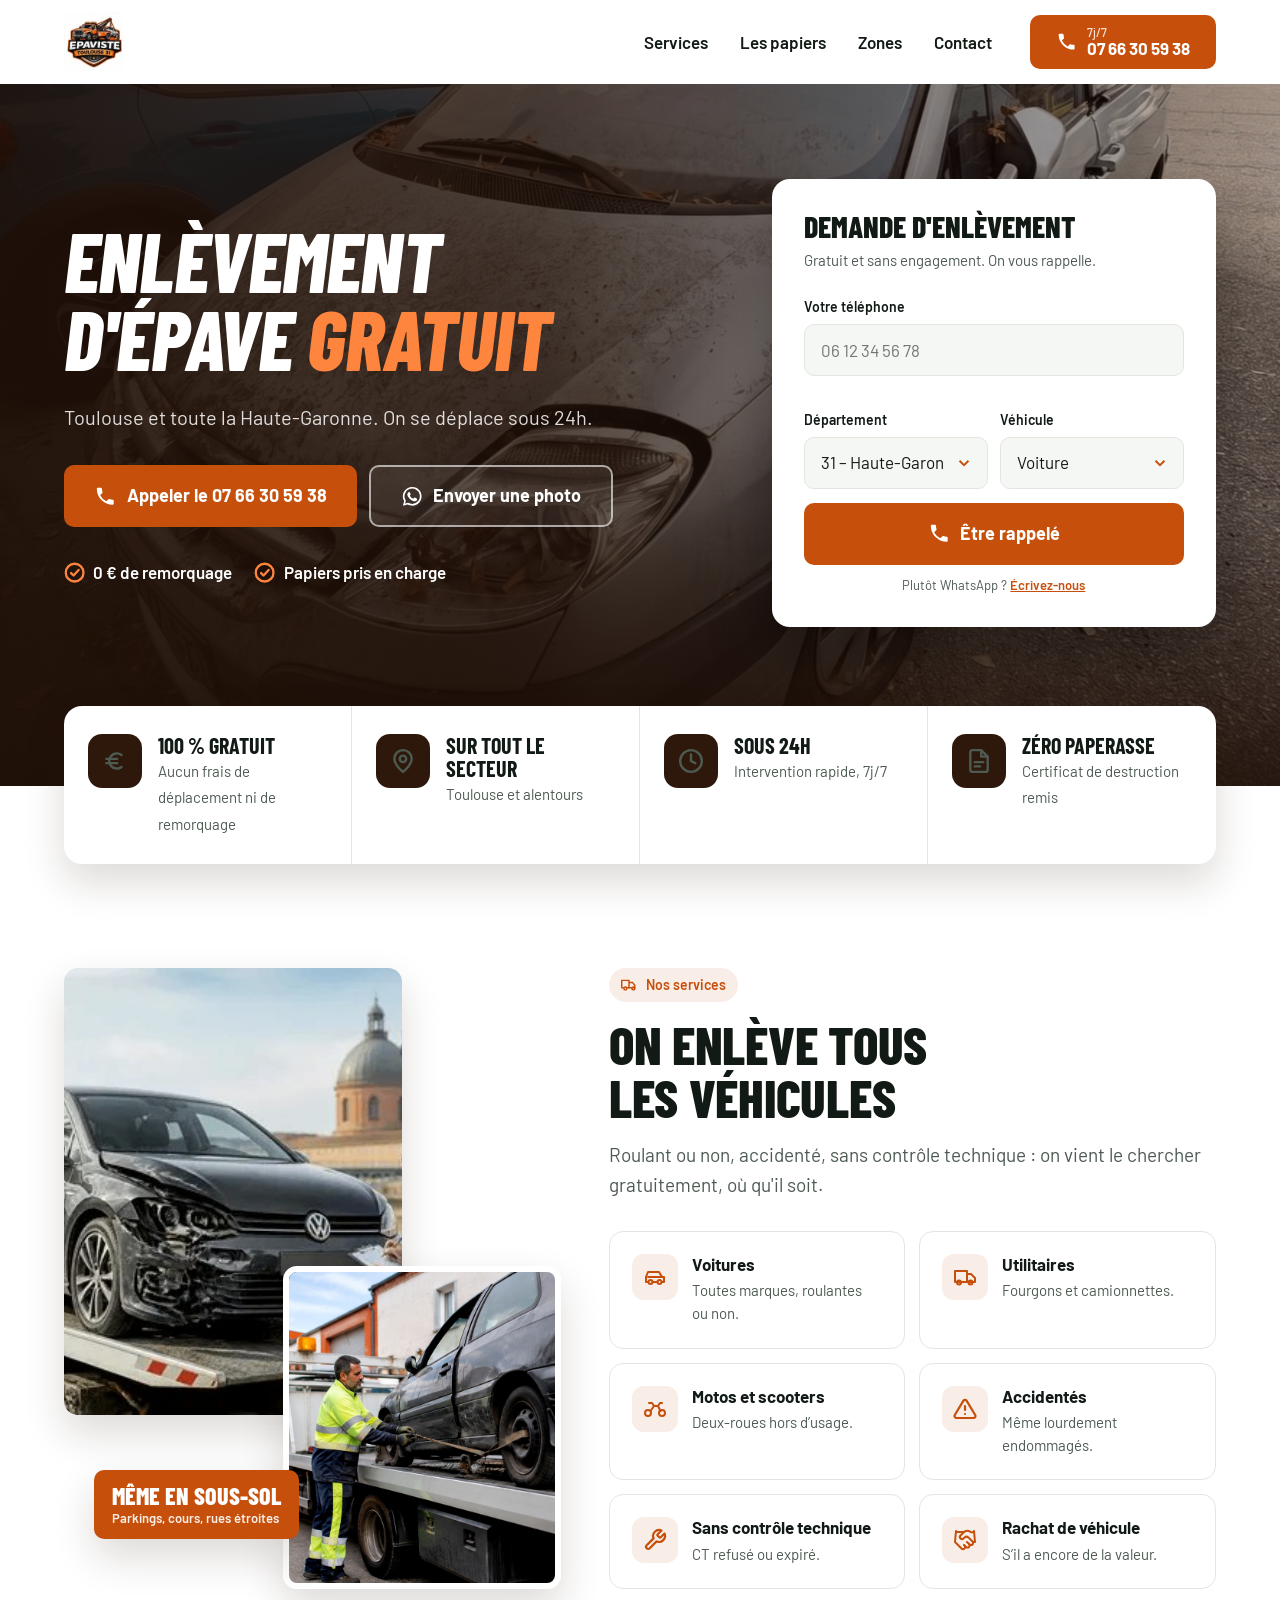
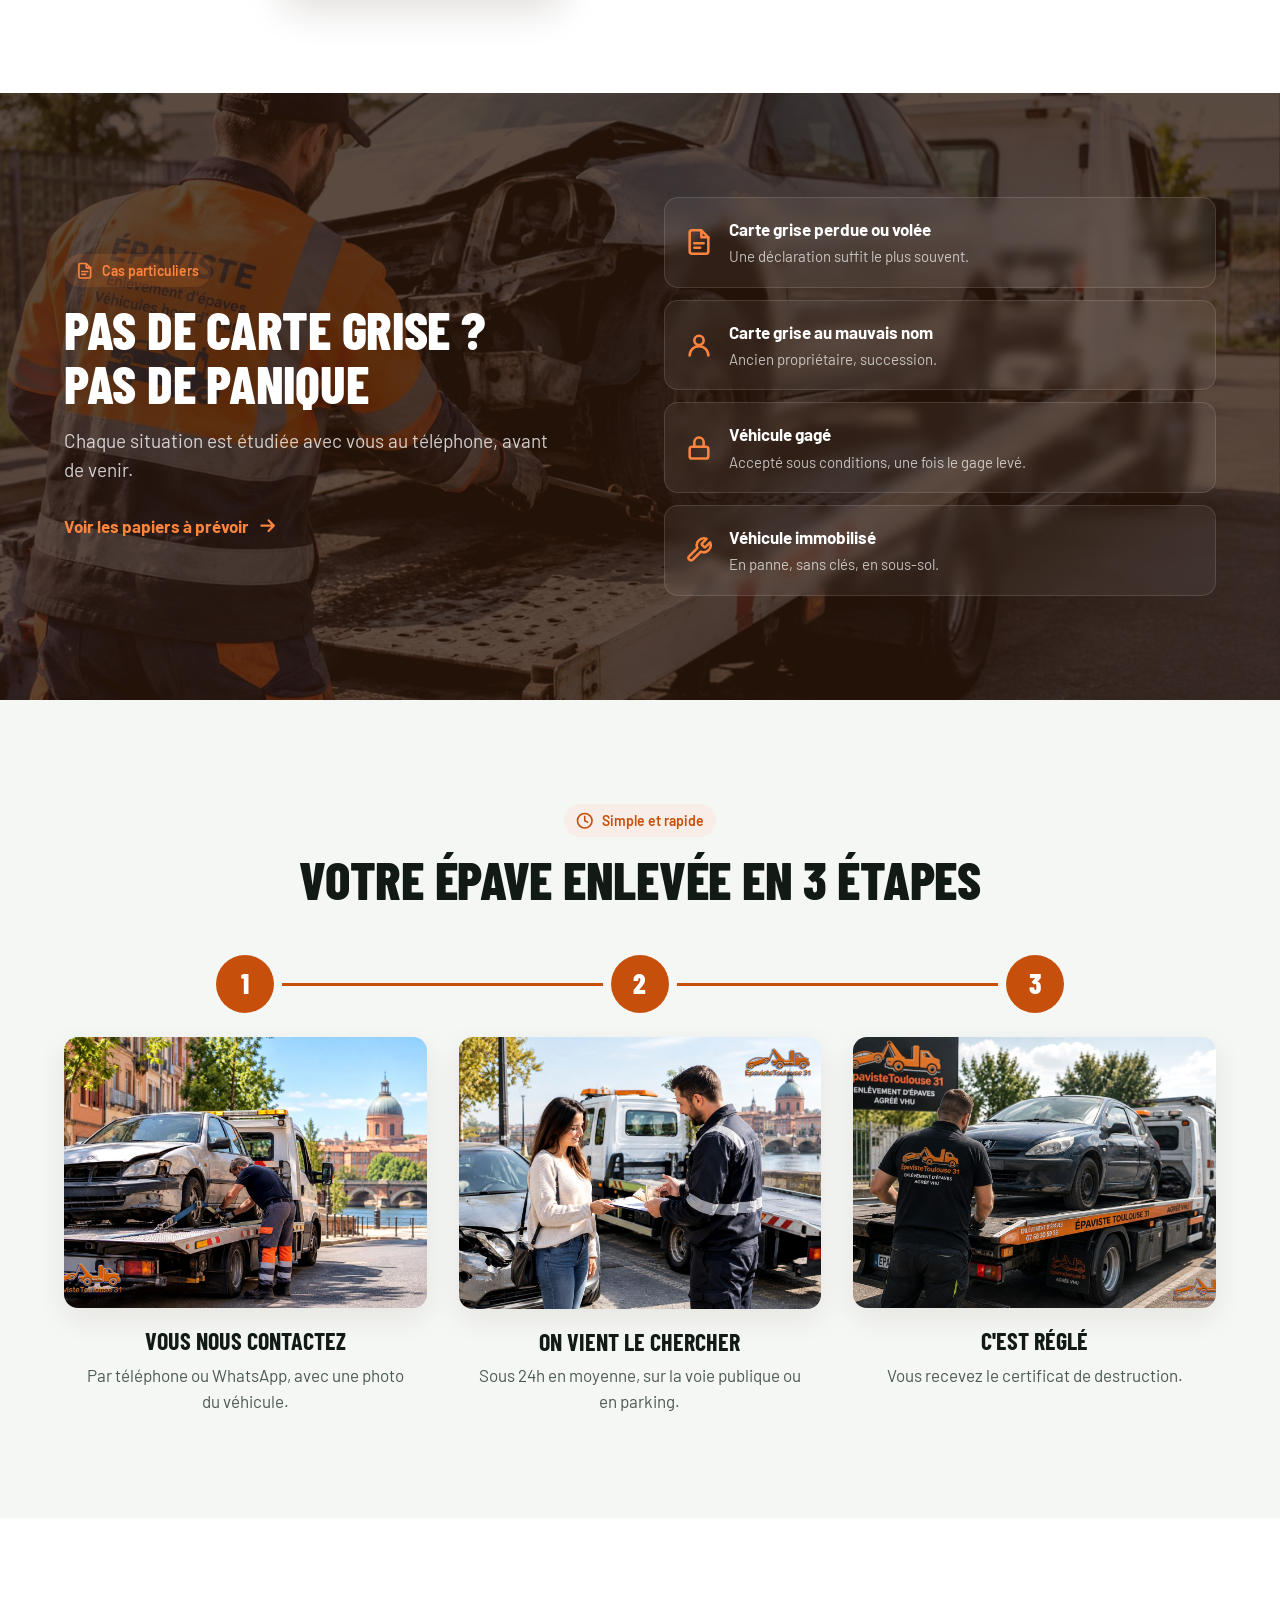
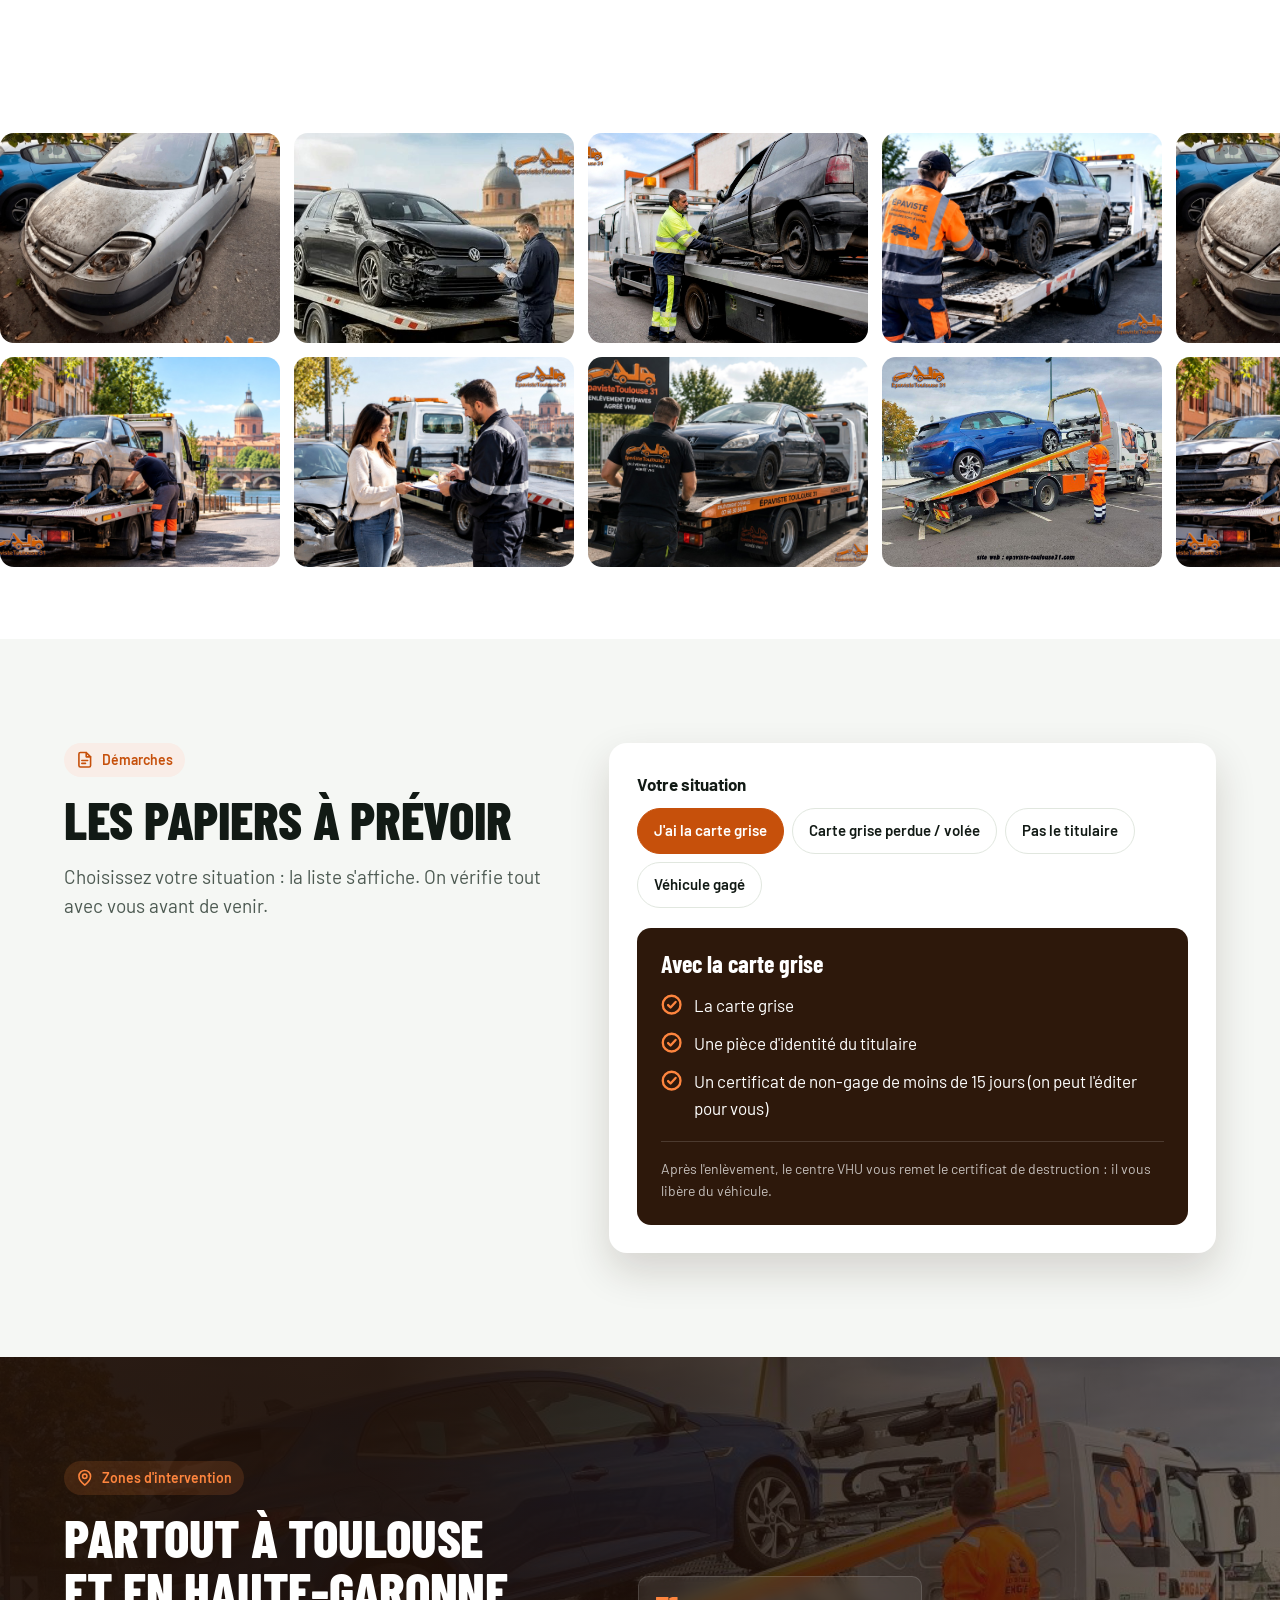
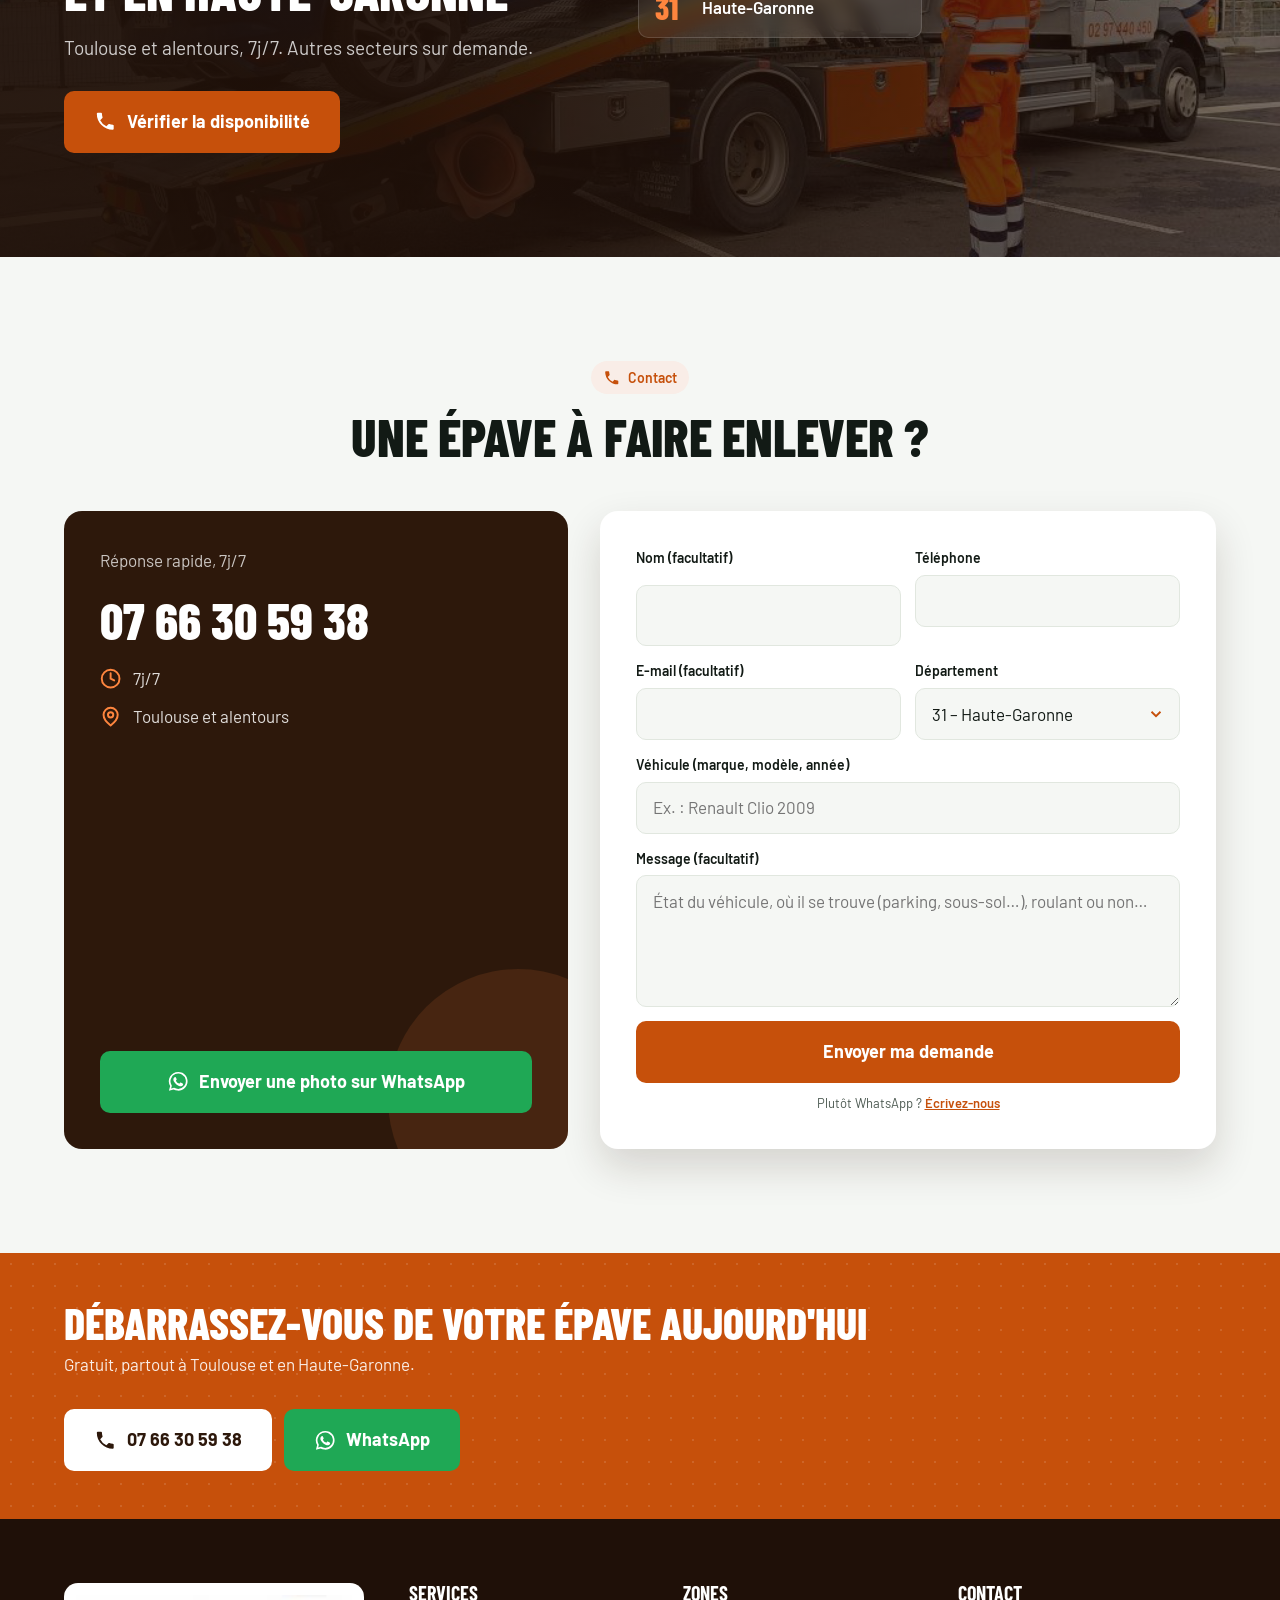
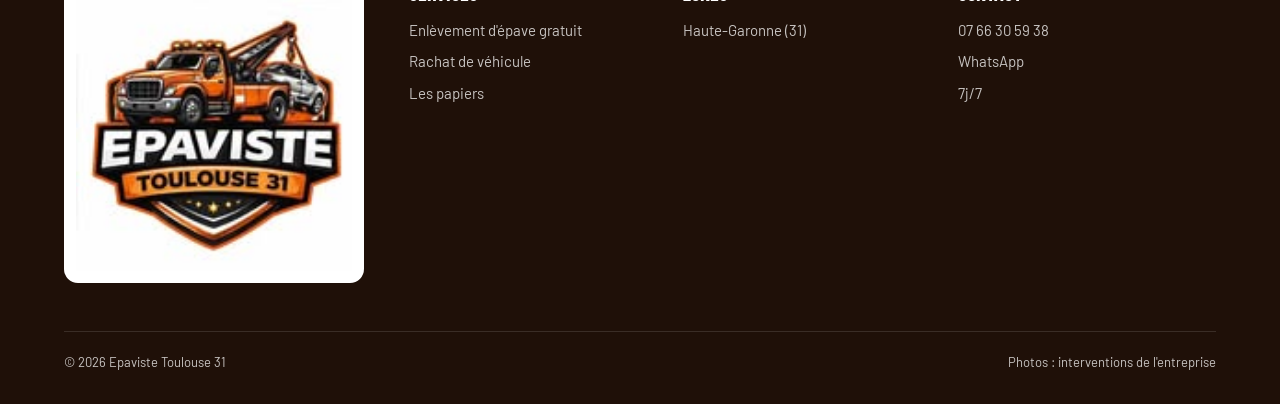
==== epaviste-toulouse-31/index.html @ dee0f4cf "Maquettes générées" ====
<!DOCTYPE html>
<html lang="fr">
<head>
  <meta charset="UTF-8">
  <meta name="viewport" content="width=device-width, initial-scale=1.0">
  <title>Enlèvement d&#x27;épave gratuit à Toulouse et en Haute-Garonne | Epaviste Toulouse 31</title>
  <meta name="description" content="Enlèvement d&#x27;épave gratuit à Toulouse et en Haute-Garonne, 7j/7. Tél. 07 66 30 59 38">
  <meta name="robots" content="noindex, nofollow">
  <meta property="og:title" content="Enlèvement d&#x27;épave gratuit à Toulouse et en Haute-Garonne | Epaviste Toulouse 31">
  <meta property="og:description" content="Enlèvement d&#x27;épave gratuit à Toulouse et en Haute-Garonne, 7j/7. Tél. 07 66 30 59 38">
  <meta property="og:image" content="img/photo-1.jpg">
  <meta name="theme-color" content="#2d180b">
  <link rel="icon" href="img/logo.jpg">
  <link rel="preconnect" href="https://fonts.googleapis.com">
  <link rel="preconnect" href="https://fonts.gstatic.com" crossorigin>
  <link href="https://fonts.googleapis.com/css2?family=Barlow+Condensed:ital,wght@0,700;0,800;1,800&family=Barlow:wght@400;500;600;700&display=swap" rel="stylesheet">
  <link rel="preload" as="image" href="img/photo-1.jpg">
  <link rel="stylesheet" href="theme.css">
</head>
<body>
  <a href="#contenu" class="skip-link">Aller au contenu</a>
  <svg width="0" height="0" style="position:absolute" aria-hidden="true">
  <symbol id="i-phone" viewBox="0 0 24 24" fill="currentColor"><path d="M6.6 10.8a15.1 15.1 0 0 0 6.6 6.6l2.2-2.2c.3-.3.7-.4 1-.2 1.1.4 2.3.6 3.6.6.6 0 1 .4 1 1V20c0 .6-.4 1-1 1A17 17 0 0 1 3 4c0-.6.4-1 1-1h3.5c.6 0 1 .4 1 1 0 1.3.2 2.5.6 3.6.1.3 0 .7-.2 1z"/></symbol>
  <symbol id="i-wa" viewBox="0 0 24 24" fill="currentColor"><path d="M12 2a10 10 0 0 0-8.6 15.1L2 22l5-1.3A10 10 0 1 0 12 2zm0 18.2c-1.5 0-3-.4-4.3-1.2l-.3-.2-3 .8.8-2.9-.2-.3A8.2 8.2 0 1 1 12 20.2zm4.5-6.1c-.2-.1-1.5-.7-1.7-.8-.2-.1-.4-.1-.6.1l-.8 1c-.1.2-.3.2-.5.1a6.7 6.7 0 0 1-3.3-2.9c-.3-.4.2-.4.7-1.4.1-.2 0-.3 0-.4l-.8-1.8c-.2-.5-.4-.4-.6-.4h-.5c-.2 0-.5.1-.7.3-.2.3-.9.9-.9 2.2s.9 2.5 1 2.7c.1.2 1.8 2.8 4.4 3.9 1.6.7 2.3.8 3.1.6.5-.1 1.5-.6 1.7-1.2.2-.6.2-1.1.2-1.2-.1-.1-.3-.2-.5-.3z"/></symbol>
  <symbol id="i-check" viewBox="0 0 24 24" fill="none" stroke="currentColor" stroke-width="2.6" stroke-linecap="round" stroke-linejoin="round"><circle cx="12" cy="12" r="10"/><path d="m8 12.5 2.8 2.8L16.5 9"/></symbol>
  <symbol id="i-star" viewBox="0 0 24 24" fill="currentColor"><path d="m12 2 3.1 6.3 6.9 1-5 4.9 1.2 6.8L12 17.8 5.8 21l1.2-6.8-5-4.9 6.9-1z"/></symbol>
  <symbol id="i-euro" viewBox="0 0 24 24" fill="none" stroke="currentColor" stroke-width="2.2" stroke-linecap="round" stroke-linejoin="round"><path d="M18 6.5A7 7 0 1 0 18 17.5"/><path d="M4 10h10M4 14h10"/></symbol>
  <symbol id="i-shield" viewBox="0 0 24 24" fill="none" stroke="currentColor" stroke-width="2.2" stroke-linecap="round" stroke-linejoin="round"><path d="M12 22s8-4 8-10V5l-8-3-8 3v7c0 6 8 10 8 10z"/><path d="m9 12 2 2 4-4"/></symbol>
  <symbol id="i-clock" viewBox="0 0 24 24" fill="none" stroke="currentColor" stroke-width="2.2" stroke-linecap="round"><circle cx="12" cy="12" r="10"/><path d="M12 6v6l4 2"/></symbol>
  <symbol id="i-hand" viewBox="0 0 24 24" fill="none" stroke="currentColor" stroke-width="2" stroke-linecap="round" stroke-linejoin="round"><path d="m11 17 2 2a1 1 0 1 0 3-3"/><path d="m14 14 2.5 2.5a1 1 0 1 0 3-3l-3.9-3.9a3 3 0 0 0-4.2 0l-.9.9a1 1 0 1 1-3-3l2.8-2.8a5.8 5.8 0 0 1 7.1-.9l.5.3a2 2 0 0 0 1.4.2L21 4"/><path d="m21 3 1 11h-2M3 3 2 14l6.5 6.5a1 1 0 1 0 3-3M3 4h8"/></symbol>
  <symbol id="i-car" viewBox="0 0 24 24" fill="none" stroke="currentColor" stroke-width="2" stroke-linecap="round" stroke-linejoin="round"><path d="M5 17H3v-5l2-5h11l3 5h2v5h-2"/><circle cx="7.5" cy="17" r="2"/><circle cx="16.5" cy="17" r="2"/><path d="M9.5 17h5M5 12h14"/></symbol>
  <symbol id="i-van" viewBox="0 0 24 24" fill="none" stroke="currentColor" stroke-width="2" stroke-linecap="round" stroke-linejoin="round"><path d="M2 6h12v11H2zM14 9h4l4 4v4h-8"/><circle cx="6" cy="17.5" r="2"/><circle cx="17.5" cy="17.5" r="2"/></symbol>
  <symbol id="i-moto" viewBox="0 0 24 24" fill="none" stroke="currentColor" stroke-width="2" stroke-linecap="round" stroke-linejoin="round"><circle cx="5" cy="16" r="3"/><circle cx="19" cy="16" r="3"/><path d="M7.5 14 11 9h4l2.5 5M11 9 9 6H6M15 9l2-3h2"/></symbol>
  <symbol id="i-crash" viewBox="0 0 24 24" fill="none" stroke="currentColor" stroke-width="2.2" stroke-linecap="round" stroke-linejoin="round"><path d="M10.3 3.9 1.8 18a2 2 0 0 0 1.7 3h17a2 2 0 0 0 1.7-3L13.7 3.9a2 2 0 0 0-3.4 0zM12 9v4M12 17h.01"/></symbol>
  <symbol id="i-wrench" viewBox="0 0 24 24" fill="none" stroke="currentColor" stroke-width="2.2" stroke-linecap="round" stroke-linejoin="round"><path d="M14.7 6.3a1 1 0 0 0 0 1.4l1.6 1.6a1 1 0 0 0 1.4 0l3.8-3.8a6 6 0 0 1-7.9 7.9l-6.9 6.9a2.1 2.1 0 0 1-3-3l6.9-6.9a6 6 0 0 1 7.9-7.9z"/></symbol>
  <symbol id="i-doc" viewBox="0 0 24 24" fill="none" stroke="currentColor" stroke-width="2.2" stroke-linecap="round" stroke-linejoin="round"><path d="M14 2H6a2 2 0 0 0-2 2v16a2 2 0 0 0 2 2h12a2 2 0 0 0 2-2V8z"/><path d="M14 2v6h6M8 13h8M8 17h5"/></symbol>
  <symbol id="i-lock" viewBox="0 0 24 24" fill="none" stroke="currentColor" stroke-width="2.2" stroke-linecap="round"><rect x="4" y="11" width="16" height="10" rx="2"/><path d="M8 11V7a4 4 0 0 1 8 0v4"/></symbol>
  <symbol id="i-user" viewBox="0 0 24 24" fill="none" stroke="currentColor" stroke-width="2.2" stroke-linecap="round"><circle cx="12" cy="8" r="4"/><path d="M4 21a8 8 0 0 1 16 0"/></symbol>
  <symbol id="i-pin" viewBox="0 0 24 24" fill="none" stroke="currentColor" stroke-width="2.2" stroke-linecap="round" stroke-linejoin="round"><path d="M20 10c0 6-8 12-8 12S4 16 4 10a8 8 0 0 1 16 0z"/><circle cx="12" cy="10" r="3"/></symbol>
  <symbol id="i-mail" viewBox="0 0 24 24" fill="none" stroke="currentColor" stroke-width="2.2" stroke-linecap="round" stroke-linejoin="round"><rect x="2" y="4" width="20" height="16" rx="2"/><path d="m22 7-10 6L2 7"/></symbol>
  <symbol id="i-recycle" viewBox="0 0 24 24" fill="none" stroke="currentColor" stroke-width="2.2" stroke-linecap="round" stroke-linejoin="round"><path d="M7 19H4.8a1.8 1.8 0 0 1-1.6-2.7L7.2 9.5M11 19h8.2a1.8 1.8 0 0 0 1.6-2.7l-1.2-2M14 16l-3 3 3 3M8.3 13.6 7.2 9.5 3.1 10.6M9.3 5.6l1.1-1.8a1.8 1.8 0 0 1 3 0l3.9 6.7M13.4 9.9l4.1 1.1 1.1-4.1"/></symbol>
  <symbol id="i-drop" viewBox="0 0 24 24" fill="none" stroke="currentColor" stroke-width="2.2" stroke-linecap="round" stroke-linejoin="round"><path d="M12 2.7 6.3 8.4a8 8 0 1 0 11.4 0z"/></symbol>
  <symbol id="i-truck" viewBox="0 0 24 24" fill="none" stroke="currentColor" stroke-width="2" stroke-linecap="round" stroke-linejoin="round"><path d="M1 16V6h10v10M11 9h5l3 4v3h-2M1 16h2m6 0h6"/><circle cx="6" cy="17" r="2"/><circle cx="17" cy="17" r="2"/></symbol>
  <symbol id="i-building" viewBox="0 0 24 24" fill="none" stroke="currentColor" stroke-width="2.2" stroke-linecap="round"><rect x="4" y="2" width="16" height="20" rx="2"/><path d="M9 22v-4h6v4M8 6h.01M12 6h.01M16 6h.01M8 10h.01M12 10h.01M16 10h.01M8 14h.01M12 14h.01M16 14h.01"/></symbol>
  <symbol id="i-parking" viewBox="0 0 24 24" fill="none" stroke="currentColor" stroke-width="2.2" stroke-linecap="round"><rect x="3" y="3" width="18" height="18" rx="3"/><path d="M9 17V7h4a3 3 0 0 1 0 6H9"/></symbol>
  <symbol id="i-moon" viewBox="0 0 24 24" fill="none" stroke="currentColor" stroke-width="2.2" stroke-linecap="round" stroke-linejoin="round"><path d="M12 3a6 6 0 0 0 9 9 9 9 0 1 1-9-9z"/></symbol>
  <symbol id="i-arrow" viewBox="0 0 24 24" fill="none" stroke="currentColor" stroke-width="2.4" stroke-linecap="round" stroke-linejoin="round"><path d="M5 12h14M13 6l6 6-6 6"/></symbol>
</svg>


  <!-- ===== BARRE COLLANTE ===== -->
  <header class="navbar_component">
    <div class="padding-global"><div class="container-large navbar_inner">
      <a href="#contenu" class="navbar_logo" aria-label="Epaviste Toulouse 31, accueil"><img src="img/logo.jpg" alt="Logo Epaviste Toulouse 31" style="height:60px;width:auto"></a>
      <nav class="navbar_menu" aria-label="Navigation principale">
        <a href="#services" class="navbar_link">Services</a>
        <a href="#papiers" class="navbar_link">Les papiers</a>
        <a href="#zones" class="navbar_link">Zones</a>
        <a href="#contact" class="navbar_link">Contact</a>
      </nav>
      <a href="tel:+33766305938" class="button navbar_phone"><svg class="icon" aria-hidden="true"><use href="#i-phone"/></svg><span><small>7j/7</small>07 66 30 59 38</span></a>
      <button class="navbar_toggle" type="button" aria-expanded="false" aria-label="Ouvrir le menu"><span></span><span></span><span></span></button>
    </div></div>
  </header>

  <main id="contenu">

    <!-- ===== HERO VIDÉO ===== -->
    <section class="section_hero">
      <div class="hero_media">
        <img src="img/photo-1.jpg" alt="" fetchpriority="high">
      </div>
      <div class="padding-global"><div class="container-large hero_inner">
        <div class="hero_animate">
          
          <h1 class="heading-style-h1 hero_title"><span class="line">Enlèvement</span><span class="line">d'épave <span class="text-highlight">gratuit</span></span></h1>
          <p class="hero_subtitle">Toulouse et toute la Haute-Garonne. On se déplace sous 24h.</p>
          <div class="hero_buttons">
            <a href="tel:+33766305938" class="button is-large is-shine"><svg class="icon" aria-hidden="true"><use href="#i-phone"/></svg>Appeler le 07 66 30 59 38</a>
            <a href="https://wa.me/33766305938" target="_blank" rel="noopener" class="button is-outline is-large is-half"><svg class="icon" aria-hidden="true"><use href="#i-wa"/></svg><span class="hide-mobile">Envoyer une photo</span><span class="show-mobile">WhatsApp</span></a>
            <a href="#demande" class="button is-outline is-large is-half show-tablet" data-goto-form><svg class="icon" aria-hidden="true"><use href="#i-mail"/></svg>Être rappelé</a>
          </div>
          
          <ul class="hero_checks"><li><svg class="icon" aria-hidden="true"><use href="#i-check"/></svg>0 € de remorquage</li><li><svg class="icon" aria-hidden="true"><use href="#i-check"/></svg>Papiers pris en charge</li></ul>
        </div>

        <form class="quote_card hero_card_in" id="demande" data-mail-form novalidate>
          <p class="quote_title">Demande d'enlèvement</p>
          <p class="quote_sub">Gratuit et sans engagement. On vous rappelle.</p>
          <div class="form_field"><label for="q-tel">Votre téléphone</label><input class="form_input" id="q-tel" name="tel" type="tel" inputmode="tel" autocomplete="tel" placeholder="06 12 34 56 78" required data-label="Téléphone"><span class="form_error" data-error-for="tel"></span></div>
          <div class="form_row">
            <div class="form_field"><label for="q-dep">Département</label><select class="form_input" id="q-dep" name="dep" data-label="Département"><option>31 – Haute-Garonne</option><option>Autre département</option></select></div>
            <div class="form_field"><label for="q-veh">Véhicule</label><select class="form_input" id="q-veh" name="vehicule" data-label="Type de véhicule"><option>Voiture</option><option>Utilitaire</option><option>Moto ou scooter</option></select></div>
          </div>
          <input type="text" name="_honey" class="form_honey" tabindex="-1" autocomplete="off" aria-hidden="true">
          <button type="submit" class="button is-full is-large"><svg class="icon" aria-hidden="true"><use href="#i-phone"/></svg>Être rappelé</button>
          <p class="form_note" data-form-status>Plutôt WhatsApp&nbsp;? <a href="https://wa.me/33766305938" target="_blank" rel="noopener">Écrivez-nous</a></p>
        </form>
      </div></div>
    </section>

    <!-- ===== AVANTAGES ===== -->
    <section class="section_perks">
      <div class="padding-global"><div class="container-large">
        <div class="perks_list" data-reveal-group>
          <div class="perks_item" data-reveal><span class="perks_icon"><svg class="" aria-hidden="true"><use href="#i-euro"/></svg></span><div><strong>100 % gratuit</strong><span>Aucun frais de déplacement ni de remorquage</span></div></div>
          <div class="perks_item" data-reveal><span class="perks_icon"><svg class="" aria-hidden="true"><use href="#i-pin"/></svg></span><div><strong>Sur tout le secteur</strong><span>Toulouse et alentours</span></div></div>
          <div class="perks_item" data-reveal><span class="perks_icon"><svg class="" aria-hidden="true"><use href="#i-clock"/></svg></span><div><strong>Sous 24h</strong><span>Intervention rapide, 7j/7</span></div></div>
          <div class="perks_item" data-reveal><span class="perks_icon"><svg class="" aria-hidden="true"><use href="#i-doc"/></svg></span><div><strong>Zéro paperasse</strong><span>Certificat de destruction remis</span></div></div>
        </div>
      </div></div>
    </section>

    <!-- ===== SERVICES ===== -->
    <section class="section_services" id="services">
      <div class="padding-global"><div class="container-large padding-section-large">
        <div class="services_layout">
          <div class="services_photos" data-reveal="left">
            <div class="services_photo is-a"><img src="img/photo-2.jpg" alt="Enlèvement d'épave par Epaviste Toulouse 31" loading="lazy" width="1200" height="1600"></div>
            <div class="services_photo is-b"><img src="img/photo-3.jpg" alt="Véhicule chargé sur le plateau" loading="lazy" width="1200" height="1600"></div>
            <div class="services_badge">Même en sous-sol<small>Parkings, cours, rues étroites</small></div>
          </div>
          <div data-reveal-group>
            <div class="section-head" style="margin-bottom:2rem">
              <span class="section-tag" data-reveal><svg class="icon" aria-hidden="true"><use href="#i-truck"/></svg>Nos services</span>
              <h2 class="heading-style-h2" data-reveal>On enlève tous les véhicules</h2>
              <p class="text-lead" data-reveal>Roulant ou non, accidenté, sans contrôle technique : on vient le chercher gratuitement, où qu'il soit.</p>
            </div>
            <div class="services_grid"><div class="service_card" data-reveal><span class="service_icon"><svg class="" aria-hidden="true"><use href="#i-car"/></svg></span><div><h3>Voitures</h3><p>Toutes marques, roulantes ou non.</p></div></div><div class="service_card" data-reveal><span class="service_icon"><svg class="" aria-hidden="true"><use href="#i-van"/></svg></span><div><h3>Utilitaires</h3><p>Fourgons et camionnettes.</p></div></div><div class="service_card" data-reveal><span class="service_icon"><svg class="" aria-hidden="true"><use href="#i-moto"/></svg></span><div><h3>Motos et scooters</h3><p>Deux-roues hors d’usage.</p></div></div><div class="service_card" data-reveal><span class="service_icon"><svg class="" aria-hidden="true"><use href="#i-crash"/></svg></span><div><h3>Accidentés</h3><p>Même lourdement endommagés.</p></div></div><div class="service_card" data-reveal><span class="service_icon"><svg class="" aria-hidden="true"><use href="#i-wrench"/></svg></span><div><h3>Sans contrôle technique</h3><p>CT refusé ou expiré.</p></div></div><div class="service_card" data-reveal><span class="service_icon"><svg class="" aria-hidden="true"><use href="#i-hand"/></svg></span><div><h3>Rachat de véhicule</h3><p>S’il a encore de la valeur.</p></div></div></div>
          </div>
        </div>
      </div></div>
    </section>

    <!-- ===== CAS PARTICULIERS ===== -->
    <section class="section_special background-color-dark">
      <div class="special_bg"><img src="img/photo-4.jpg" alt="" loading="lazy"></div>
      <div class="padding-global"><div class="container-large padding-section-large">
        <div class="special_layout">
          <div data-reveal-group>
            <span class="section-tag" data-reveal><svg class="icon" aria-hidden="true"><use href="#i-doc"/></svg>Cas particuliers</span>
            <h2 class="heading-style-h2" data-reveal>Pas de carte grise&nbsp;? Pas de panique</h2>
            <p class="text-lead" data-reveal>Chaque situation est étudiée avec vous au téléphone, avant de venir.</p>
            <p style="margin-top:1.75rem" data-reveal><a href="#papiers" class="link-arrow">Voir les papiers à prévoir <svg class="icon" aria-hidden="true"><use href="#i-arrow"/></svg></a></p>
          </div>
          <div class="special_list" data-reveal-group>
            <div class="special_item" data-reveal="right"><svg class="icon" aria-hidden="true"><use href="#i-doc"/></svg><div><strong>Carte grise perdue ou volée</strong><span>Une déclaration suffit le plus souvent.</span></div></div>
            <div class="special_item" data-reveal="right"><svg class="icon" aria-hidden="true"><use href="#i-user"/></svg><div><strong>Carte grise au mauvais nom</strong><span>Ancien propriétaire, succession.</span></div></div>
            <div class="special_item" data-reveal="right"><svg class="icon" aria-hidden="true"><use href="#i-lock"/></svg><div><strong>Véhicule gagé</strong><span>Accepté sous conditions, une fois le gage levé.</span></div></div>
            <div class="special_item" data-reveal="right"><svg class="icon" aria-hidden="true"><use href="#i-wrench"/></svg><div><strong>Véhicule immobilisé</strong><span>En panne, sans clés, en sous-sol.</span></div></div>
          </div>
        </div>
      </div></div>
    </section>

    <!-- ===== ÉTAPES ===== -->
    <section class="section_steps background-color-light">
      <div class="padding-global"><div class="container-large padding-section-large">
        <div class="section-head is-center" data-reveal-group>
          <span class="section-tag" data-reveal><svg class="icon" aria-hidden="true"><use href="#i-clock"/></svg>Simple et rapide</span>
          <h2 class="heading-style-h2" data-reveal>Votre épave enlevée en 3 étapes</h2>
        </div>
        <div class="steps_grid" data-reveal-group>
          <div class="steps_line"></div>
          <div class="step_card" data-reveal><div class="step_number">1</div><div class="step_image"><img src="img/photo-5.jpg" alt="Photo du véhicule" loading="lazy" width="1000" height="753"></div><h3 class="heading-style-h3">Vous nous contactez</h3><p>Par téléphone ou WhatsApp, avec une photo du véhicule.</p></div>
          <div class="step_card" data-reveal><div class="step_number">2</div><div class="step_image"><img src="img/photo-6.jpg" alt="Dépanneuse chargée d'un véhicule" loading="lazy" width="1200" height="900"></div><h3 class="heading-style-h3">On vient le chercher</h3><p>Sous 24h en moyenne, sur la voie publique ou en parking.</p></div>
          <div class="step_card" data-reveal><div class="step_number">3</div><div class="step_image"><img src="img/photo-7.jpg" alt="Véhicule enlevé" loading="lazy" width="1000" height="753"></div><h3 class="heading-style-h3">C'est réglé</h3><p>Vous recevez le certificat de destruction.</p></div>
        </div>
      </div></div>
    </section>

    <!-- ===== GALERIE ===== -->
    <section class="section_gallery">
      <div class="padding-global"><div class="container-large padding-section-medium" style="padding-bottom:2.5rem">
        <div class="section-head" data-reveal-group style="margin-bottom:0">
          <span class="section-tag" data-reveal><svg class="icon" aria-hidden="true"><use href="#i-truck"/></svg>Nos interventions</span>
          <h2 class="heading-style-h2" data-reveal>Nos derniers enlèvements</h2>
        </div>
      </div></div>
      <div class="gallery_rows" style="padding-bottom:4.5rem">
        <div class="gallery_marquee" data-marquee><div class="gallery_item"><img src="img/photo-1.jpg" alt="Enlèvement d&#x27;épave par Epaviste Toulouse 31" loading="lazy" width="900" height="1200"></div><div class="gallery_item"><img src="img/photo-2.jpg" alt="Enlèvement d&#x27;épave par Epaviste Toulouse 31" loading="lazy" width="900" height="1200"></div><div class="gallery_item"><img src="img/photo-3.jpg" alt="Enlèvement d&#x27;épave par Epaviste Toulouse 31" loading="lazy" width="900" height="1200"></div><div class="gallery_item"><img src="img/photo-4.jpg" alt="Enlèvement d&#x27;épave par Epaviste Toulouse 31" loading="lazy" width="900" height="1200"></div><div class="gallery_item"><img src="img/photo-1.jpg" alt="Enlèvement d&#x27;épave par Epaviste Toulouse 31" loading="lazy" width="900" height="1200"></div><div class="gallery_item"><img src="img/photo-2.jpg" alt="Enlèvement d&#x27;épave par Epaviste Toulouse 31" loading="lazy" width="900" height="1200"></div><div class="gallery_item"><img src="img/photo-3.jpg" alt="Enlèvement d&#x27;épave par Epaviste Toulouse 31" loading="lazy" width="900" height="1200"></div><div class="gallery_item"><img src="img/photo-4.jpg" alt="Enlèvement d&#x27;épave par Epaviste Toulouse 31" loading="lazy" width="900" height="1200"></div></div>
        <div class="gallery_marquee is-reverse" data-marquee><div class="gallery_item"><img src="img/photo-5.jpg" alt="Enlèvement d&#x27;épave par Epaviste Toulouse 31" loading="lazy" width="900" height="1200"></div><div class="gallery_item"><img src="img/photo-6.jpg" alt="Enlèvement d&#x27;épave par Epaviste Toulouse 31" loading="lazy" width="900" height="1200"></div><div class="gallery_item"><img src="img/photo-7.jpg" alt="Enlèvement d&#x27;épave par Epaviste Toulouse 31" loading="lazy" width="900" height="1200"></div><div class="gallery_item"><img src="img/photo-8.jpg" alt="Enlèvement d&#x27;épave par Epaviste Toulouse 31" loading="lazy" width="900" height="1200"></div><div class="gallery_item"><img src="img/photo-5.jpg" alt="Enlèvement d&#x27;épave par Epaviste Toulouse 31" loading="lazy" width="900" height="1200"></div><div class="gallery_item"><img src="img/photo-6.jpg" alt="Enlèvement d&#x27;épave par Epaviste Toulouse 31" loading="lazy" width="900" height="1200"></div><div class="gallery_item"><img src="img/photo-7.jpg" alt="Enlèvement d&#x27;épave par Epaviste Toulouse 31" loading="lazy" width="900" height="1200"></div><div class="gallery_item"><img src="img/photo-8.jpg" alt="Enlèvement d&#x27;épave par Epaviste Toulouse 31" loading="lazy" width="900" height="1200"></div></div>
      </div>
    </section>

    <!-- ===== VOS PAPIERS ===== -->
    <section class="section_papers background-color-light" id="papiers">
      <div class="padding-global"><div class="container-large padding-section-large">
        <div class="papers_layout">
          <div data-reveal-group>
            <span class="section-tag" data-reveal><svg class="icon" aria-hidden="true"><use href="#i-doc"/></svg>Démarches</span>
            <h2 class="heading-style-h2" data-reveal>Les papiers à prévoir</h2>
            <p class="text-lead" data-reveal>Choisissez votre situation : la liste s'affiche. On vérifie tout avec vous avant de venir.</p>
          </div>
          <form class="papers_tool" data-papers onsubmit="return false" data-reveal="right">
            <fieldset class="papers_choices">
              <legend>Votre situation</legend>
              <label class="papers_choice"><input type="radio" name="situation" value="cg" checked><span>J'ai la carte grise</span></label>
              <label class="papers_choice"><input type="radio" name="situation" value="perdue"><span>Carte grise perdue / volée</span></label>
              <label class="papers_choice"><input type="radio" name="situation" value="tiers"><span>Pas le titulaire</span></label>
              <label class="papers_choice"><input type="radio" name="situation" value="gage"><span>Véhicule gagé</span></label>
            </fieldset>
            <div class="papers_result" aria-live="polite">
              <div class="papers_panel" data-panel="cg"><h3>Avec la carte grise</h3><ul class="papers_list">
                <li><svg class="icon" aria-hidden="true"><use href="#i-check"/></svg>La carte grise</li>
                <li><svg class="icon" aria-hidden="true"><use href="#i-check"/></svg>Une pièce d'identité du titulaire</li>
                <li><svg class="icon" aria-hidden="true"><use href="#i-check"/></svg>Un certificat de non-gage de moins de 15 jours (on peut l'éditer pour vous)</li></ul></div>
              <div class="papers_panel" data-panel="perdue"><h3>Sans la carte grise</h3><ul class="papers_list">
                <li><svg class="icon" aria-hidden="true"><use href="#i-check"/></svg>La déclaration de perte, ou le récépissé de plainte en cas de vol</li>
                <li><svg class="icon" aria-hidden="true"><use href="#i-check"/></svg>Une pièce d'identité du titulaire</li>
                <li><svg class="icon" aria-hidden="true"><use href="#i-check"/></svg>Un certificat de non-gage de moins de 15 jours</li></ul></div>
              <div class="papers_panel" data-panel="tiers"><h3>Pour le véhicule d'un proche</h3><ul class="papers_list">
                <li><svg class="icon" aria-hidden="true"><use href="#i-check"/></svg>La carte grise du véhicule</li>
                <li><svg class="icon" aria-hidden="true"><use href="#i-check"/></svg>Une procuration signée du titulaire, avec sa pièce d'identité</li>
                <li><svg class="icon" aria-hidden="true"><use href="#i-check"/></svg>En cas de succession : acte de décès et attestation d'héritier</li></ul></div>
              <div class="papers_panel" data-panel="gage"><h3>Pour un véhicule gagé</h3><ul class="papers_list">
                <li><svg class="icon" aria-hidden="true"><use href="#i-check"/></svg>Le courrier de levée du gage de l'organisme de crédit</li>
                <li><svg class="icon" aria-hidden="true"><use href="#i-check"/></svg>Puis les mêmes papiers qu'avec la carte grise</li>
                <li><svg class="icon" aria-hidden="true"><use href="#i-check"/></svg>On vous explique la démarche au téléphone</li></ul></div>
              <p class="papers_note">Après l'enlèvement, le centre VHU vous remet le certificat de destruction : il vous libère du véhicule.</p>
            </div>
          </form>
        </div>
      </div></div>
    </section>

    <!-- ===== AVIS (réels uniquement) ===== -->
    

    <!-- ===== ZONES ===== -->
    <section class="section_zones background-color-dark" id="zones">
      <div class="zones_bg"><img src="img/photo-8.jpg" alt="" loading="lazy"></div>
      <div class="padding-global"><div class="container-large padding-section-large">
        <div class="zones_layout">
          <div data-reveal-group>
            <span class="section-tag" data-reveal><svg class="icon" aria-hidden="true"><use href="#i-pin"/></svg>Zones d'intervention</span>
            <h2 class="heading-style-h2" data-reveal>Partout à Toulouse et en Haute-Garonne</h2>
            <p class="text-lead" data-reveal>Toulouse et alentours, 7j/7. Autres secteurs sur demande.</p>
            <p style="margin-top:1.75rem" data-reveal><a href="tel:+33766305938" class="button is-large"><svg class="icon" aria-hidden="true"><use href="#i-phone"/></svg>Vérifier la disponibilité</a></p>
          </div>
          <div class="zones_grid" data-reveal-group><div class="zone_item" data-reveal><span class="zone_number">31</span><span>Haute-Garonne</span></div></div>
        </div>
      </div></div>
    </section>

    <!-- ===== CONTACT ===== -->
    <section class="section_contact background-color-light" id="contact">
      <div class="padding-global"><div class="container-large padding-section-large">
        <div class="section-head is-center" data-reveal-group>
          <span class="section-tag" data-reveal><svg class="icon" aria-hidden="true"><use href="#i-phone"/></svg>Contact</span>
          <h2 class="heading-style-h2" data-reveal>Une épave à faire enlever ?</h2>
        </div>
        <div class="contact_layout">
          <div class="contact_card" data-reveal="left">
            <p style="color:rgba(255,255,255,.75)">Réponse rapide, 7j/7</p>
            <a href="tel:+33766305938" class="contact_phone">07 66 30 59 38</a>
            <ul class="contact_lines">
              <li><svg class="icon" aria-hidden="true"><use href="#i-clock"/></svg>7j/7</li>
              <li><svg class="icon" aria-hidden="true"><use href="#i-pin"/></svg>Toulouse et alentours</li>
              
            </ul>
            <a href="https://wa.me/33766305938" target="_blank" rel="noopener" class="button is-whatsapp is-large" style="position:relative;z-index:1;margin-top:auto"><svg class="icon" aria-hidden="true"><use href="#i-wa"/></svg>Envoyer une photo sur WhatsApp</a>
          </div>
          <form class="contact_form" data-mail-form novalidate data-reveal="right">
            <div class="form_field"><label for="c-nom">Nom (facultatif)</label><input class="form_input" id="c-nom" name="nom" autocomplete="name" data-label="Nom complet"></div>
            <div class="form_field"><label for="c-tel">Téléphone</label><input class="form_input" id="c-tel" name="tel" type="tel" inputmode="tel" autocomplete="tel" required data-label="Téléphone"><span class="form_error" data-error-for="tel"></span></div>
            <div class="form_field"><label for="c-mail">E-mail (facultatif)</label><input class="form_input" id="c-mail" name="email" type="email" autocomplete="email" data-label="Email"></div>
            <div class="form_field"><label for="c-dep">Département</label><select class="form_input" id="c-dep" name="dep" data-label="Département"><option>31 – Haute-Garonne</option><option>Autre département</option></select></div>
            <div class="form_field is-full"><label for="c-veh">Véhicule (marque, modèle, année)</label><input class="form_input" id="c-veh" name="vehicule" placeholder="Ex. : Renault Clio 2009" data-label="Type de véhicule"></div>
            <div class="form_field is-full"><label for="c-msg">Message (facultatif)</label><textarea class="form_input" id="c-msg" name="message" rows="4" placeholder="État du véhicule, où il se trouve (parking, sous-sol…), roulant ou non…" data-label="Message"></textarea></div>
            <input type="text" name="_honey" class="form_honey" tabindex="-1" autocomplete="off" aria-hidden="true">
            <div class="is-full"><button type="submit" class="button is-full is-large">Envoyer ma demande</button><p class="form_note" data-form-status>Plutôt WhatsApp&nbsp;? <a href="https://wa.me/33766305938" target="_blank" rel="noopener">Écrivez-nous</a></p></div>
          </form>
        </div>
      </div></div>
    </section>

    <!-- ===== BANDE D'APPEL ===== -->
    <section class="section_cta">
      <div class="padding-global"><div class="container-large cta_inner">
        <div data-reveal><h2>Débarrassez-vous de votre épave aujourd'hui</h2><p>Gratuit, partout à Toulouse et en Haute-Garonne.</p></div>
        <div class="cta_buttons" data-reveal>
          <a href="tel:+33766305938" class="button is-white is-large"><svg class="icon" aria-hidden="true"><use href="#i-phone"/></svg>07 66 30 59 38</a>
          <a href="https://wa.me/33766305938" target="_blank" rel="noopener" class="button is-whatsapp is-large"><svg class="icon" aria-hidden="true"><use href="#i-wa"/></svg>WhatsApp</a>
        </div>
      </div></div>
    </section>

  </main>

  <!-- ===== PIED DE PAGE ===== -->
  <footer class="footer_component">
    <div class="padding-global"><div class="container-large">
      <div class="footer_top">
        <div>
          <div class="footer_logo"><img src="img/logo.jpg" alt="Logo Epaviste Toulouse 31"></div>
          
        </div>
        <div class="footer_col"><h3>Services</h3><ul>
          <li><a href="#services">Enlèvement d'épave gratuit</a></li><li><a href="#services">Rachat de véhicule</a></li><li><a href="#papiers">Les papiers</a></li></ul></div>
        <div class="footer_col"><h3>Zones</h3><ul>
          <li>Haute-Garonne (31)</li></ul></div>
        <div class="footer_col"><h3>Contact</h3><ul>
          <li><a href="tel:+33766305938">07 66 30 59 38</a></li><li><a href="https://wa.me/33766305938" target="_blank" rel="noopener">WhatsApp</a></li><li>7j/7</li></ul></div>
      </div>
      <div class="footer_bottom">
        <span>© 2026 Epaviste Toulouse 31</span>
        <span>Photos : interventions de l'entreprise</span>
      </div>
    </div></div>
  </footer>

  <div class="mobile-bar">
    <a href="tel:+33766305938" class="button is-shine"><svg class="icon" aria-hidden="true"><use href="#i-phone"/></svg>Appeler</a>
    <a href="https://wa.me/33766305938" target="_blank" rel="noopener" class="button is-whatsapp"><svg class="icon" aria-hidden="true"><use href="#i-wa"/></svg>WhatsApp</a>
  </div>

  <script src="main.js" defer></script>
</body>
</html>
---- epaviste-toulouse-31/theme.css ----
/* =========================================================
   Maquette épaviste — feuille de style commune (Client-First)
   ========================================================= */
:root {
  --color-dark: #2d180b;
  --color-dark-2: #123826;
  --color-green: #c6500b;        /* boutons (contraste AA sur blanc) */
  --color-green-hover: #a8440a;
  --color-green-light: #fe853e;  /* pictos et accents sur fond sombre */
  --color-green-soft: #f9ede7;
  --color-ink: #121a15;
  --color-ink-soft: #4d5a52;
  --color-bg: #f5f7f4;
  --color-white: #ffffff;
  --color-border: #e1e7df;
  --color-whatsapp: #1fa855;
  --font-body: "Barlow", system-ui, sans-serif;
  --font-head: "Barlow Condensed", "Barlow", sans-serif;
  --radius: 14px;
  --radius-small: 10px;
  --shadow: 0 10px 30px rgba(45, 24, 11, 0.08);
  --shadow-hover: 0 18px 40px rgba(45, 24, 11, 0.16);
  --ease: cubic-bezier(.2, .7, .2, 1);
  --header-h: 84px;
}

/* ---------- Base ---------- */
*, *::before, *::after { box-sizing: border-box; margin: 0; padding: 0; }
html { scroll-behavior: smooth; overflow-x: clip; scroll-padding-top: 100px; }
body { font-family: var(--font-body); font-size: 1.0625rem; line-height: 1.55; color: var(--color-ink); background: var(--color-white); -webkit-font-smoothing: antialiased; }
img, video { display: block; max-width: 100%; }
a { color: inherit; text-decoration: none; }
button, input, select { font: inherit; color: inherit; }
ul, ol { list-style: none; }
h1, h2, h3 { font-family: var(--font-head); line-height: 1; text-wrap: balance; }
p { text-wrap: pretty; }
:focus-visible { outline: 3px solid var(--color-green-light); outline-offset: 3px; }
.skip-link { position: absolute; left: -9999px; top: 0; z-index: 100; background: var(--color-dark); color: #fff; padding: 12px 16px; }
.skip-link:focus { left: 8px; top: 8px; }
.icon { width: 1.25em; height: 1.25em; flex-shrink: 0; }

/* ---------- Client-First : structure ---------- */
.padding-global { padding-left: 5%; padding-right: 5%; }
.container-large { max-width: 80rem; margin: 0 auto; }
.padding-section-large { padding-top: 6.5rem; padding-bottom: 6.5rem; }
.padding-section-medium { padding-top: 4.5rem; padding-bottom: 4.5rem; }
.background-color-light { background: var(--color-bg); }
.background-color-dark { background: var(--color-dark); color: #fff; }
.text-align-center { text-align: center; }

.section-head { max-width: 46rem; margin-bottom: 3rem; }
.section-head.is-center { margin-left: auto; margin-right: auto; text-align: center; }
.section-tag { display: inline-flex; align-items: center; gap: 8px; font-weight: 600; font-size: 0.875rem; color: var(--color-green); background: var(--color-green-soft); padding: 6px 12px; border-radius: 99px; margin-bottom: 1rem; }
.background-color-dark .section-tag { background: rgba(254, 133, 62, 0.14); color: var(--color-green-light); }
.heading-style-h1 { font-size: clamp(2.75rem, 1.5rem + 4.6vw, 5.25rem); font-weight: 800; font-style: italic; text-transform: uppercase; letter-spacing: -0.01em; line-height: 0.95; }
.heading-style-h2 { font-size: clamp(2.125rem, 1.4rem + 2.4vw, 3.5rem); font-weight: 800; text-transform: uppercase; letter-spacing: -0.005em; }
.heading-style-h3 { font-size: 1.5rem; font-weight: 700; text-transform: uppercase; line-height: 1.05; }
.text-lead { font-size: 1.1875rem; color: var(--color-ink-soft); margin-top: 1rem; }
.background-color-dark .text-lead { color: rgba(255, 255, 255, 0.78); }
.text-highlight { color: var(--color-green-light); }

/* ---------- Boutons ---------- */
.button { position: relative; overflow: hidden; display: inline-flex; align-items: center; justify-content: center; gap: 10px; min-height: 56px; padding: 0 26px; border-radius: var(--radius-small); background: var(--color-green); color: #fff; font-weight: 700; font-size: 1.0625rem; border: 0; cursor: pointer; white-space: nowrap; transition: transform 0.25s var(--ease), background 0.25s, box-shadow 0.25s; }
.button:hover { background: var(--color-green-hover); transform: translateY(-2px); box-shadow: 0 10px 24px rgba(198, 80, 11, 0.35); }
.button:active { transform: translateY(0) scale(0.98); }
.button.is-whatsapp { background: var(--color-whatsapp); }
.button.is-whatsapp:hover { background: #188f47; box-shadow: 0 10px 24px rgba(31, 168, 85, 0.35); }
.button.is-outline { background: rgba(255, 255, 255, 0.08); border: 2px solid rgba(255, 255, 255, 0.6); backdrop-filter: blur(6px); }
.button.is-outline:hover { background: #fff; color: var(--color-dark); box-shadow: none; }
.button.is-white { background: #fff; color: var(--color-dark); }
.button.is-white:hover { background: var(--color-green-soft); }
.button.is-large { min-height: 62px; padding: 0 30px; font-size: 1.125rem; }
.button.is-full { width: 100%; }
/* Reflet qui traverse le bouton principal */
.button.is-shine::after { content: ""; position: absolute; top: 0; left: -60%; width: 40%; height: 100%; background: linear-gradient(100deg, transparent, rgba(255, 255, 255, 0.35), transparent); transform: skewX(-20deg); animation: shine 3.2s ease-in-out infinite; }
@keyframes shine { 0%, 55% { left: -60%; } 100% { left: 130%; } }
.link-arrow { display: inline-flex; align-items: center; gap: 8px; font-weight: 700; color: var(--color-green); transition: gap 0.25s var(--ease); }
.link-arrow:hover { gap: 12px; }
.background-color-dark .link-arrow { color: var(--color-green-light); }

/* =========================================================
   EN-TÊTE
   ========================================================= */
.trustbar_component { background: var(--color-dark); color: #fff; font-size: 0.9375rem; }
.trustbar_inner { display: flex; align-items: center; justify-content: space-between; gap: 16px; min-height: 72px; padding: 6px 0; }
.trustbar_label { display: flex; align-items: center; gap: 14px; }
.trustbar_label img { height: 58px; width: auto; background: #fff; padding: 4px 6px; border-radius: 6px; }
.trustbar_label strong { font-weight: 700; }
.trustbar_hours { display: flex; align-items: center; gap: 8px; color: rgba(255, 255, 255, 0.8); }
.trustbar_dot { width: 9px; height: 9px; border-radius: 50%; background: var(--color-green-light); box-shadow: 0 0 0 0 rgba(254, 133, 62, 0.7); animation: beacon 1.8s infinite; }
@keyframes beacon { 0% { box-shadow: 0 0 0 0 rgba(254, 133, 62, 0.7); } 70% { box-shadow: 0 0 0 10px rgba(254, 133, 62, 0); } 100% { box-shadow: 0 0 0 0 rgba(254, 133, 62, 0); } }

.navbar_component { position: sticky; top: 0; z-index: 50; background: rgba(255, 255, 255, 0.96); backdrop-filter: blur(10px); transition: box-shadow 0.3s; }
.navbar_component.is-scrolled { box-shadow: 0 6px 24px rgba(45, 24, 11, 0.1); }
.navbar_inner { display: flex; align-items: center; gap: 24px; min-height: var(--header-h); }
.navbar_logo img { height: 66px; width: auto; transition: transform 0.3s var(--ease); }
.navbar_logo:hover img { transform: scale(1.04); }
.navbar_menu { display: flex; gap: 4px; margin-left: auto; }
.navbar_link { position: relative; display: inline-flex; align-items: center; min-height: 44px; padding: 0 14px; font-weight: 600; }
.navbar_link::after { content: ""; position: absolute; left: 14px; right: 14px; bottom: 6px; height: 3px; border-radius: 3px; background: var(--color-green); transform: scaleX(0); transform-origin: left; transition: transform 0.3s var(--ease); }
.navbar_link:hover::after, .navbar_link[aria-current="page"]::after { transform: scaleX(1); }
.navbar_phone { min-height: 54px; animation: pulse 2.4s infinite; }
.navbar_phone small { display: block; font-size: 0.75rem; font-weight: 500; opacity: 0.85; line-height: 1.1; }
.navbar_phone span { line-height: 1.15; text-align: left; }
@keyframes pulse { 0% { box-shadow: 0 0 0 0 rgba(198, 80, 11, 0.5); } 70% { box-shadow: 0 0 0 12px rgba(198, 80, 11, 0); } 100% { box-shadow: 0 0 0 0 rgba(198, 80, 11, 0); } }
.navbar_toggle { display: none; width: 48px; height: 48px; padding: 0; background: transparent; border: 0; cursor: pointer; position: relative; flex: none; }
.navbar_toggle span { position: absolute; left: 12px; right: 12px; height: 2.5px; border-radius: 2px; background: var(--color-ink); transition: transform 0.3s var(--ease), opacity 0.2s; }
.navbar_toggle span:nth-child(1) { top: 16px; }
.navbar_toggle span:nth-child(2) { top: 23px; }
.navbar_toggle span:nth-child(3) { top: 30px; }
.navbar_toggle[aria-expanded="true"] span:nth-child(1) { transform: translateY(7px) rotate(45deg); }
.navbar_toggle[aria-expanded="true"] span:nth-child(2) { opacity: 0; }
.navbar_toggle[aria-expanded="true"] span:nth-child(3) { transform: translateY(-7px) rotate(-45deg); }

/* =========================================================
   HERO avec vidéo
   ========================================================= */
.section_hero { position: relative; color: #fff; overflow: hidden; background: var(--color-dark); }
.hero_media { position: absolute; inset: 0; }
.hero_media video, .hero_media img { width: 100%; height: 100%; object-fit: cover; object-position: 65% 50%; }
.hero_media::after { content: ""; position: absolute; inset: 0; background: linear-gradient(90deg, rgba(31, 16, 8, 0.94) 0%, rgba(31, 16, 8, 0.78) 42%, rgba(31, 16, 8, 0.25) 100%), linear-gradient(0deg, rgba(31, 16, 8, 0.85) 0%, transparent 40%); }
.hero_inner { position: relative; z-index: 1; display: grid; grid-template-columns: 1.25fr 0.85fr; gap: 3.5rem; align-items: center; padding: 5rem 0 9rem; min-height: 78svh; }
.hero_rating { display: inline-flex; align-items: center; gap: 10px; padding: 8px 14px; border-radius: 99px; background: rgba(255, 255, 255, 0.1); backdrop-filter: blur(8px); font-weight: 600; font-size: 0.9375rem; margin-bottom: 1.5rem; }
.stars { display: inline-flex; gap: 2px; color: #f6c544; }
.stars svg { width: 16px; height: 16px; }
.hero_title .line { display: block; }
.hero_subtitle { font-size: 1.25rem; color: rgba(255, 255, 255, 0.85); margin: 1.5rem 0 2rem; max-width: 34rem; }
.hero_buttons { display: flex; flex-wrap: wrap; gap: 12px; }
.hero_checks { display: flex; flex-wrap: wrap; gap: 10px 22px; margin-top: 2rem; font-weight: 600; }
.hero_checks li { display: flex; align-items: center; gap: 8px; }
.hero_checks .icon { color: var(--color-green-light); }

/* Carte formulaire express */
.quote_card { background: #fff; color: var(--color-ink); border-radius: 18px; padding: 2rem; box-shadow: 0 30px 60px rgba(0, 0, 0, 0.35); }
.quote_title { font-family: var(--font-head); font-size: 1.875rem; font-weight: 800; text-transform: uppercase; line-height: 1; }
.quote_sub { color: var(--color-ink-soft); margin: 0.5rem 0 1.5rem; font-size: 0.9375rem; }
.form_field { display: grid; gap: 6px; margin-bottom: 14px; }
.form_field label { font-size: 0.875rem; font-weight: 600; }
.form_input { width: 100%; min-height: 52px; padding: 0 16px; border-radius: var(--radius-small); border: 1.5px solid var(--color-border); background: var(--color-bg); transition: border-color 0.2s, background 0.2s, box-shadow 0.2s; }
.form_input:hover { border-color: #c5d0c2; }
.form_input:focus { outline: none; border-color: var(--color-green); background: #fff; box-shadow: 0 0 0 4px rgba(198, 80, 11, 0.15); }
select.form_input { appearance: none; cursor: pointer; background-image: url("data:image/svg+xml,%3Csvg xmlns='http://www.w3.org/2000/svg' viewBox='0 0 24 24' fill='none' stroke='%23c6500b' stroke-width='2.5'%3E%3Cpath d='m6 9 6 6 6-6'/%3E%3C/svg%3E"); background-repeat: no-repeat; background-position: right 14px center; background-size: 18px; padding-right: 42px; }
.form_input[aria-invalid="true"] { border-color: #d9534f; }
.form_error { color: #c0392b; font-size: 0.8125rem; min-height: 1em; }
.form_note { font-size: 0.8125rem; color: var(--color-ink-soft); text-align: center; margin-top: 10px; }

/* =========================================================
   BANDE D'AVANTAGES (chevauche le hero)
   ========================================================= */
.section_perks { position: relative; z-index: 2; margin-top: -5rem; }
.perks_list { display: grid; grid-template-columns: repeat(4, 1fr); background: #fff; border-radius: 18px; box-shadow: var(--shadow-hover); overflow: hidden; }
.perks_item { display: flex; gap: 16px; align-items: flex-start; padding: 1.75rem 1.5rem; border-right: 1px solid var(--color-border); transition: background 0.3s; }
.perks_item:last-child { border-right: 0; }
.perks_item:hover { background: var(--color-green-soft); }
.perks_icon { flex: none; width: 54px; height: 54px; border-radius: 14px; display: grid; place-items: center; background: var(--color-dark); color: var(--color-green-light); transition: transform 0.4s var(--ease); }
.perks_item:hover .perks_icon { transform: rotate(-8deg) scale(1.08); }
.perks_icon svg { width: 26px; height: 26px; }
.perks_item strong { display: block; font-family: var(--font-head); font-size: 1.375rem; text-transform: uppercase; line-height: 1.05; }
.perks_item span { color: var(--color-ink-soft); font-size: 0.9375rem; }

/* =========================================================
   SERVICES : cartes à icônes + photo
   ========================================================= */
.services_layout { display: grid; grid-template-columns: 0.9fr 1.1fr; gap: 3rem; align-items: center; }
.services_photos { position: relative; height: 100%; min-height: 560px; }
.services_photo { position: absolute; border-radius: var(--radius); overflow: hidden; box-shadow: var(--shadow-hover); }
.services_photo img { width: 100%; height: 100%; object-fit: cover; transition: transform 0.8s var(--ease); }
.services_photo:hover img { transform: scale(1.06); }
.services_photo.is-a { top: 0; left: 0; width: 68%; height: 72%; }
.services_photo.is-b { bottom: 0; right: 0; width: 56%; height: 52%; border: 6px solid #fff; }
.services_badge { position: absolute; left: 6%; bottom: 8%; background: var(--color-green); color: #fff; padding: 14px 18px; border-radius: var(--radius-small); font-family: var(--font-head); font-size: 1.5rem; font-weight: 800; text-transform: uppercase; line-height: 1; box-shadow: var(--shadow-hover); animation: float 5s ease-in-out infinite; }
.services_badge small { display: block; font-family: var(--font-body); font-size: 0.8125rem; font-weight: 600; text-transform: none; opacity: 0.9; margin-top: 4px; }
@keyframes float { 0%, 100% { transform: translateY(0); } 50% { transform: translateY(-10px); } }
.services_grid { display: grid; grid-template-columns: 1fr 1fr; gap: 14px; }
.service_card { background: #fff; border: 1px solid var(--color-border); border-radius: var(--radius); padding: 1.375rem; display: flex; gap: 14px; align-items: flex-start; transition: transform 0.3s var(--ease), box-shadow 0.3s, border-color 0.3s; }
.service_card:hover { transform: translateY(-4px); box-shadow: var(--shadow-hover); border-color: transparent; }
.service_icon { flex: none; width: 46px; height: 46px; border-radius: 12px; display: grid; place-items: center; background: var(--color-green-soft); color: var(--color-green); transition: background 0.3s, color 0.3s; }
.service_card:hover .service_icon { background: var(--color-green); color: #fff; }
.service_icon svg { width: 24px; height: 24px; }
.service_card h3 { font-family: var(--font-body); font-size: 1.0625rem; font-weight: 700; text-transform: none; line-height: 1.25; }
.service_card p { color: var(--color-ink-soft); font-size: 0.9375rem; margin-top: 4px; }

/* =========================================================
   CAS PARTICULIERS (fond photo sombre)
   ========================================================= */
.section_special { position: relative; overflow: hidden; }
.special_bg { position: absolute; inset: 0; }
.special_bg img { width: 100%; height: 100%; object-fit: cover; opacity: 0.22; }
.section_special .padding-global { position: relative; }
.special_layout { display: grid; grid-template-columns: 1fr 1fr; gap: 3rem; align-items: center; }
.special_list { display: grid; gap: 12px; }
.special_item { display: flex; gap: 16px; align-items: center; padding: 1.125rem 1.25rem; border-radius: var(--radius); background: rgba(255, 255, 255, 0.06); border: 1px solid rgba(255, 255, 255, 0.12); backdrop-filter: blur(6px); transition: background 0.3s, transform 0.3s var(--ease); }
.special_item:hover { background: rgba(255, 255, 255, 0.12); transform: translateX(6px); }
.special_item .icon { width: 28px; height: 28px; color: var(--color-green-light); }
.special_item strong { display: block; font-size: 1.0625rem; }
.special_item span { color: rgba(255, 255, 255, 0.7); font-size: 0.9375rem; }

/* =========================================================
   ÉTAPES
   ========================================================= */
.steps_grid { position: relative; display: grid; grid-template-columns: repeat(3, 1fr); gap: 2rem; }
.steps_line { position: absolute; top: 28px; left: 16%; right: 16%; height: 3px; background: var(--color-border); border-radius: 3px; overflow: hidden; }
.steps_line::after { content: ""; position: absolute; inset: 0; background: var(--color-green); transform: scaleX(0); transform-origin: left; transition: transform 1.6s var(--ease) 0.3s; }
.steps_grid.is-in .steps_line::after { transform: scaleX(1); }
.step_card { position: relative; text-align: center; }
.step_number { position: relative; z-index: 1; width: 58px; height: 58px; margin: 0 auto 1.5rem; border-radius: 50%; display: grid; place-items: center; background: var(--color-green); color: #fff; font-family: var(--font-head); font-size: 1.75rem; font-weight: 800; box-shadow: 0 0 0 8px var(--color-bg); }
.step_image { aspect-ratio: 4 / 3; border-radius: var(--radius); overflow: hidden; margin-bottom: 1.25rem; box-shadow: var(--shadow); }
.step_image img { width: 100%; height: 100%; object-fit: cover; transition: transform 0.8s var(--ease); }
.step_card:hover .step_image img { transform: scale(1.06); }
.step_card p { color: var(--color-ink-soft); margin-top: 0.5rem; }

/* =========================================================
   GALERIE : deux rangées qui défilent
   ========================================================= */
.section_gallery { overflow: hidden; }
.gallery_rows { display: grid; gap: 14px; }
.gallery_marquee { display: flex; width: max-content; gap: 14px; animation: marquee 60s linear infinite; }
.gallery_marquee.is-reverse { animation-direction: reverse; animation-duration: 70s; }
.gallery_rows:hover .gallery_marquee { animation-play-state: paused; }
.gallery_item { width: 280px; aspect-ratio: 4 / 3; border-radius: var(--radius); overflow: hidden; flex: none; }
.gallery_item img { width: 100%; height: 100%; object-fit: cover; transition: transform 0.6s var(--ease); }
.gallery_item:hover img { transform: scale(1.08); }
@keyframes marquee { to { transform: translateX(-50%); } }

/* =========================================================
   VOS PAPIERS (outil)
   ========================================================= */
.papers_layout { display: grid; grid-template-columns: 0.9fr 1.1fr; gap: 3rem; align-items: start; }
.papers_tool { background: #fff; border-radius: 18px; box-shadow: var(--shadow-hover); padding: 1.75rem; }
.papers_choices { display: flex; flex-wrap: wrap; gap: 8px; border: 0; margin-bottom: 1.25rem; }
.papers_choices legend { font-weight: 700; margin-bottom: 10px; }
.papers_choice { position: relative; }
.papers_choice input { position: absolute; opacity: 0; inset: 0; cursor: pointer; }
.papers_choice span { display: inline-flex; align-items: center; min-height: 46px; padding: 0 16px; border-radius: 99px; border: 1.5px solid var(--color-border); font-weight: 600; font-size: 0.9375rem; transition: all 0.2s; }
.papers_choice input:hover + span { border-color: var(--color-green); }
.papers_choice input:checked + span { background: var(--color-green); border-color: var(--color-green); color: #fff; }
.papers_choice input:focus-visible + span { outline: 3px solid var(--color-green-light); outline-offset: 2px; }
.papers_result { background: var(--color-dark); color: #fff; border-radius: var(--radius); padding: 1.5rem; }
.papers_result h3 { font-size: 1.5rem; margin-bottom: 1rem; }
.papers_list { display: grid; gap: 12px; }
.papers_list li { display: flex; gap: 12px; align-items: flex-start; }
.papers_list .icon { color: var(--color-green-light); margin-top: 2px; }
.papers_note { margin-top: 1.25rem; padding-top: 1rem; border-top: 1px solid rgba(255, 255, 255, 0.15); color: rgba(255, 255, 255, 0.72); font-size: 0.875rem; }
.papers_panel[hidden] { display: none; }
.papers_panel.is-in { animation: panelIn 0.45s var(--ease); }
@keyframes panelIn { from { opacity: 0; transform: translateY(10px); } to { opacity: 1; transform: none; } }

/* =========================================================
   AVIS
   ========================================================= */
.section_reviews { overflow: hidden; }
.reviews_head { display: flex; justify-content: space-between; align-items: flex-end; gap: 2rem; flex-wrap: wrap; margin-bottom: 2.5rem; }
.google_badge { display: flex; align-items: center; gap: 14px; background: #fff; border-radius: var(--radius); padding: 14px 20px; box-shadow: var(--shadow); transition: transform 0.3s var(--ease); }
.google_badge:hover { transform: translateY(-3px); }
.google_badge strong { font-family: var(--font-head); font-size: 2.5rem; font-weight: 800; line-height: 1; }
.google_badge span { font-size: 0.875rem; color: var(--color-ink-soft); }
.reviews_marquee { display: flex; width: max-content; gap: 16px; animation: marquee 55s linear infinite; padding: 6px 0 20px; }
.reviews_marquee:hover { animation-play-state: paused; }
.review_card { width: 340px; flex: none; background: #fff; border-radius: var(--radius); padding: 1.5rem; box-shadow: var(--shadow); display: flex; flex-direction: column; gap: 12px; }
.review_card blockquote { font-size: 1rem; flex: 1; }
.review_author { display: flex; align-items: center; gap: 10px; font-weight: 700; }
.review_avatar { width: 40px; height: 40px; border-radius: 50%; display: grid; place-items: center; background: var(--color-green-soft); color: var(--color-green); font-weight: 800; }
.review_author small { display: block; font-weight: 500; color: var(--color-ink-soft); }

/* =========================================================
   ZONES
   ========================================================= */
.section_zones { position: relative; overflow: hidden; }
.zones_bg { position: absolute; inset: 0; }
.zones_bg img { width: 100%; height: 100%; object-fit: cover; }
.zones_bg::after { content: ""; position: absolute; inset: 0; background: linear-gradient(90deg, rgba(31, 16, 8, 0.95) 30%, rgba(31, 16, 8, 0.6)); }
.section_zones .padding-global { position: relative; }
.zones_layout { display: grid; grid-template-columns: 1fr 1.1fr; gap: 3rem; align-items: center; }
.zones_grid { display: grid; grid-template-columns: repeat(2, 1fr); gap: 10px; }
.zone_item { display: flex; align-items: center; gap: 14px; padding: 14px 16px; border-radius: var(--radius-small); background: rgba(255, 255, 255, 0.08); border: 1px solid rgba(255, 255, 255, 0.14); backdrop-filter: blur(8px); transition: background 0.3s, transform 0.3s var(--ease); }
.zone_item:hover { background: var(--color-green); transform: translateY(-3px); }
.zone_number { font-family: var(--font-head); font-size: 2rem; font-weight: 800; line-height: 1; color: var(--color-green-light); min-width: 2.2ch; transition: color 0.3s; }
.zone_item:hover .zone_number { color: #fff; }
.zone_item span:last-child { font-weight: 600; }

/* =========================================================
   CONTACT
   ========================================================= */
.contact_layout { display: grid; grid-template-columns: 0.9fr 1.1fr; gap: 2rem; align-items: stretch; }
.contact_card { background: var(--color-dark); color: #fff; border-radius: 18px; padding: 2.25rem; display: flex; flex-direction: column; gap: 1.25rem; position: relative; overflow: hidden; }
.contact_card::after { content: ""; position: absolute; right: -80px; bottom: -80px; width: 260px; height: 260px; border-radius: 50%; background: rgba(254, 133, 62, 0.12); }
.contact_phone { font-family: var(--font-head); font-size: clamp(2.25rem, 1.6rem + 2vw, 3.25rem); font-weight: 800; line-height: 1; transition: color 0.2s; }
.contact_phone:hover { color: var(--color-green-light); }
.contact_lines { display: grid; gap: 12px; position: relative; z-index: 1; }
.contact_lines li { display: flex; gap: 12px; align-items: center; color: rgba(255, 255, 255, 0.85); }
.contact_lines .icon { color: var(--color-green-light); }
.contact_form { background: #fff; border-radius: 18px; padding: 2.25rem; box-shadow: var(--shadow-hover); display: grid; grid-template-columns: 1fr 1fr; column-gap: 14px; align-content: start; }
.contact_form .is-full { grid-column: 1 / -1; }

/* =========================================================
   BANDE D'APPEL
   ========================================================= */
.section_cta { background: var(--color-green); color: #fff; position: relative; overflow: hidden; }
.section_cta::before { content: ""; position: absolute; inset: 0; background-image: radial-gradient(rgba(255, 255, 255, 0.12) 1px, transparent 1px); background-size: 22px 22px; }
.cta_inner { position: relative; display: flex; justify-content: space-between; align-items: center; gap: 2rem; flex-wrap: wrap; padding: 3rem 0; }
.cta_inner h2 { font-size: clamp(1.875rem, 1.3rem + 2vw, 2.75rem); font-weight: 800; text-transform: uppercase; }
.cta_inner p { opacity: 0.9; margin-top: 6px; }
.cta_buttons { display: flex; gap: 12px; flex-wrap: wrap; }

/* =========================================================
   FOOTER
   ========================================================= */
.footer_component { background: #1f1008; color: rgba(255, 255, 255, 0.75); font-size: 0.9375rem; }
.footer_top { display: grid; grid-template-columns: 1.3fr 1fr 1fr 1.1fr; gap: 2.5rem; padding: 4rem 0 3rem; }
.footer_logo { background: #fff; border-radius: var(--radius); padding: 12px; width: 100%; max-width: 300px; }
.footer_logo img { width: 100%; height: auto; }
.footer_col h3 { font-family: var(--font-head); font-size: 1.25rem; text-transform: uppercase; color: #fff; margin-bottom: 1rem; }
.footer_col ul { display: grid; gap: 8px; }
.footer_col a { transition: color 0.2s; }
.footer_col a:hover { color: var(--color-green-light); }
.footer_vhu { display: flex; align-items: center; gap: 12px; margin-top: 1rem; }
.footer_vhu img { height: 54px; background: #fff; border-radius: 6px; padding: 3px 5px; }
.footer_bottom { border-top: 1px solid rgba(255, 255, 255, 0.12); padding: 1.25rem 0 2rem; font-size: 0.8125rem; display: flex; justify-content: space-between; gap: 1rem; flex-wrap: wrap; }

/* Barre d'appel collée en bas (mobile) */
.mobile-bar { display: none; }

/* =========================================================
   PAGE « L'ÉPAVISTE »
   ========================================================= */
.page_hero { position: relative; color: #fff; overflow: hidden; background: var(--color-dark); }
.page_hero .hero_media::after { background: linear-gradient(90deg, rgba(31, 16, 8, 0.95) 0%, rgba(31, 16, 8, 0.7) 55%, rgba(31, 16, 8, 0.35) 100%); }
.page_hero_inner { position: relative; z-index: 1; display: grid; grid-template-columns: 1.2fr 0.8fr; gap: 3rem; align-items: center; padding: 5rem 0; }
.breadcrumb { font-size: 0.875rem; color: rgba(255, 255, 255, 0.7); margin-bottom: 1rem; }
.breadcrumb a:hover { color: #fff; }
.agrement_card { background: #fff; color: var(--color-ink); border-radius: 18px; padding: 1.75rem; box-shadow: 0 30px 60px rgba(0, 0, 0, 0.35); text-align: center; }
.agrement_card img { width: 190px; margin: 0 auto 1rem; }
.agrement_card .agrement_number { font-family: var(--font-head); font-size: 2.5rem; font-weight: 800; color: var(--color-green); line-height: 1; letter-spacing: 0.02em; }
.agrement_card p { color: var(--color-ink-soft); font-size: 0.9375rem; margin-top: 6px; }
.info_grid { display: grid; grid-template-columns: repeat(4, 1fr); gap: 16px; }
.info_card { background: #fff; border: 1px solid var(--color-border); border-radius: var(--radius); padding: 1.5rem; transition: transform 0.3s var(--ease), box-shadow 0.3s; }
.info_card:hover { transform: translateY(-4px); box-shadow: var(--shadow-hover); }
.info_card h3 { font-family: var(--font-body); font-size: 1.125rem; font-weight: 700; text-transform: none; margin: 1rem 0 0.5rem; }
.info_card p { color: var(--color-ink-soft); font-size: 0.9375rem; }
.timeline { display: grid; grid-template-columns: repeat(4, 1fr); gap: 16px; counter-reset: step; }
.timeline_item { position: relative; background: rgba(255, 255, 255, 0.06); border: 1px solid rgba(255, 255, 255, 0.12); border-radius: var(--radius); padding: 1.5rem; transition: background 0.3s, transform 0.3s var(--ease); }
.timeline_item:hover { background: rgba(255, 255, 255, 0.11); transform: translateY(-4px); }
.timeline_item .perks_icon { background: var(--color-green); color: #fff; margin-bottom: 1rem; }
.timeline_item h3 { font-size: 1.375rem; margin-bottom: 0.5rem; }
.timeline_item p { color: rgba(255, 255, 255, 0.75); font-size: 0.9375rem; }
.access_layout { display: grid; grid-template-columns: 1fr 1fr; gap: 3rem; align-items: center; }
.access_photo { border-radius: 18px; overflow: hidden; aspect-ratio: 4 / 5; box-shadow: var(--shadow-hover); }
.access_photo img { width: 100%; height: 100%; object-fit: cover; }
.access_list { display: grid; grid-template-columns: 1fr 1fr; gap: 12px; margin-top: 2rem; }
.access_list li { display: flex; align-items: center; gap: 10px; background: var(--color-bg); border-radius: var(--radius-small); padding: 14px 16px; font-weight: 600; }
.access_list .icon { color: var(--color-green); }
.faq_list { max-width: 52rem; margin: 0 auto; display: grid; gap: 12px; }
.faq_item { background: #fff; border-radius: var(--radius); box-shadow: var(--shadow); overflow: hidden; }
.faq_question { list-style: none; cursor: pointer; display: flex; justify-content: space-between; align-items: center; gap: 1rem; padding: 1.25rem 1.5rem; font-weight: 700; font-size: 1.0625rem; }
.faq_question::-webkit-details-marker { display: none; }
.faq_plus { flex: none; width: 34px; height: 34px; border-radius: 50%; display: grid; place-items: center; background: var(--color-green-soft); color: var(--color-green); font-size: 1.375rem; transition: transform 0.3s var(--ease), background 0.3s, color 0.3s; }
.faq_item[open] .faq_plus { transform: rotate(45deg); background: var(--color-green); color: #fff; }
.faq_answer { padding: 0 1.5rem 1.375rem; color: var(--color-ink-soft); }

/* =========================================================
   ANIMATIONS
   ========================================================= */
.js [data-reveal] { opacity: 0; transform: translateY(28px); transition: opacity 0.8s var(--ease), transform 0.8s var(--ease); transition-delay: var(--delay, 0s); }
.js [data-reveal="left"] { transform: translateX(-36px); }
.js [data-reveal="right"] { transform: translateX(36px); }
.js [data-reveal="zoom"] { transform: scale(0.94); }
.js [data-reveal].is-in { opacity: 1; transform: none; }
.hero_animate > * { opacity: 0; animation: fadeUp 0.9s var(--ease) forwards; }
.hero_animate > *:nth-child(1) { animation-delay: 0.1s; }
.hero_animate > *:nth-child(2) { animation-delay: 0.25s; }
.hero_animate > *:nth-child(3) { animation-delay: 0.45s; }
.hero_animate > *:nth-child(4) { animation-delay: 0.6s; }
.hero_animate > *:nth-child(5) { animation-delay: 0.75s; }
.hero_card_in { opacity: 0; animation: cardIn 1s var(--ease) 0.6s forwards; }
@keyframes fadeUp { from { opacity: 0; transform: translateY(26px); } to { opacity: 1; transform: none; } }
@keyframes cardIn { from { opacity: 0; transform: translateY(40px) scale(0.97); } to { opacity: 1; transform: none; } }
@media (prefers-reduced-motion: reduce) {
  *, *::before, *::after { animation: none !important; transition: none !important; }
  .js [data-reveal], .hero_animate > *, .hero_card_in { opacity: 1 !important; transform: none !important; }
}

/* =========================================================
   RESPONSIVE
   ========================================================= */
@media (max-width: 991px) {
  :root { --header-h: 72px; }
  .padding-section-large { padding-top: 4.5rem; padding-bottom: 4.5rem; }
  .navbar_menu { display: none; position: absolute; top: 100%; left: 0; right: 0; flex-direction: column; background: #fff; padding: 8px 5% 18px; box-shadow: 0 16px 30px rgba(45, 24, 11, 0.12); }
  .navbar_menu.is-open { display: flex; }
  .navbar_link { min-height: 50px; font-size: 1.125rem; }
  .navbar_link::after { display: none; }
  .navbar_toggle { display: block; order: 3; }
  .navbar_phone { margin-left: auto; order: 2; }
  .trustbar_hours { display: none; }
  .hero_inner, .page_hero_inner { grid-template-columns: 1fr; gap: 2.5rem; padding: 3.5rem 0 7rem; min-height: 0; }
  .page_hero_inner { padding-bottom: 3.5rem; }
  .perks_list { grid-template-columns: 1fr 1fr; }
  .perks_item:nth-child(2) { border-right: 0; }
  .perks_item:nth-child(-n+2) { border-bottom: 1px solid var(--color-border); }
  .services_layout, .special_layout, .papers_layout, .zones_layout, .contact_layout, .access_layout { grid-template-columns: 1fr; gap: 2.5rem; }
  .services_photos { min-height: 420px; }
  .steps_grid { grid-template-columns: 1fr; gap: 2.5rem; max-width: 30rem; margin: 0 auto; }
  .steps_line { display: none; }
  .footer_top { grid-template-columns: 1fr 1fr; }
  .info_grid, .timeline { grid-template-columns: 1fr 1fr; }
  .access_photo { aspect-ratio: 16 / 10; }
}
@media (max-width: 600px) {
  body { padding-bottom: 76px; }
  .trustbar_inner { min-height: 60px; }
  .trustbar_label img { height: 44px; }
  .trustbar_label span { font-size: 0.875rem; line-height: 1.25; }
  .hide-mobile { display: none; }
  .navbar_inner { gap: 4px; }
  .navbar_logo img { height: 54px; }
  .navbar_phone { padding: 0 14px; min-height: 48px; font-size: 1rem; gap: 8px; animation: none; }
  .navbar_phone small { display: none; }
  .hero_inner { padding: 2.5rem 0 6.5rem; }
  .hero_subtitle { font-size: 1.0625rem; margin: 1rem 0 1.5rem; }
  .hero_buttons .button { flex: 1 1 100%; }
  .hero_checks { gap: 8px 16px; font-size: 0.9375rem; }
  .quote_card { padding: 1.5rem; }
  .section_perks { margin-top: -4rem; }
  .perks_list { grid-template-columns: 1fr; }
  .perks_item { border-right: 0; border-bottom: 1px solid var(--color-border); padding: 1.125rem 1.25rem; }
  .perks_item:last-child { border-bottom: 0; }
  .perks_icon { width: 46px; height: 46px; }
  .services_grid { grid-template-columns: 1fr; }
  .services_photos { min-height: 340px; }
  .gallery_item { width: 210px; }
  .review_card { width: 280px; }
  .zones_grid { grid-template-columns: 1fr 1fr; }
  .zone_item { padding: 12px; gap: 10px; }
  .zone_number { font-size: 1.625rem; }
  .zone_item span:last-child { font-size: 0.875rem; line-height: 1.2; }
  .contact_form { grid-template-columns: 1fr; padding: 1.5rem; }
  .contact_card { padding: 1.75rem; }
  .cta_buttons, .cta_buttons .button { width: 100%; }
  .footer_top { grid-template-columns: 1fr; gap: 2rem; padding-top: 3rem; }
  .info_grid, .timeline, .access_list { grid-template-columns: 1fr; }
  .button { white-space: normal; text-align: center; line-height: 1.2; }
  .contact_layout > * { min-width: 0; }
  .mobile-bar { display: grid; grid-template-columns: 1.3fr 1fr; gap: 8px; position: fixed; left: 0; right: 0; bottom: 0; z-index: 60; padding: 10px; background: #fff; box-shadow: 0 -8px 24px rgba(45, 24, 11, 0.12); }
  .mobile-bar .button { min-height: 52px; padding: 0 12px; }
}

/* ===== MENTIONS LÉGALES ===== */
.page_hero.is-small .page_hero_inner { grid-template-columns: 1fr; padding: 4rem 0 3.5rem; }
.legal_content { max-width: 48rem; }
.legal_content h2 { font-family: var(--font-head); font-size: 1.5rem; font-weight: 800; text-transform: uppercase; margin: 2.5rem 0 0.75rem; }
.legal_content h2:first-child { margin-top: 0; }
.legal_content p { color: var(--color-ink-soft); margin-bottom: 0.75rem; }
.legal_content a { color: var(--color-green); text-decoration: underline; text-underline-offset: 2px; }
.footer_bottom a { text-decoration: underline; text-underline-offset: 2px; }
.footer_bottom a:hover { color: #fff; }

/* ===== AGRÉMENT DANS LE HERO ===== */
.hero_vhu { display: inline-flex; align-items: center; gap: 12px; margin-top: 2rem; font-size: 1rem; }
.hero_vhu img { height: 52px; width: auto; background: #fff; padding: 4px 6px; border-radius: 6px; }
.hero_vhu strong { font-weight: 700; }
.hero_vhu + .hero_checks { margin-top: 1rem; }
@media (max-width: 767px) {
  /* le premier écran mobile = uniquement le bloc d'accroche (entre la barre du haut et la barre d'appel du bas) */
  .section_hero .hero_inner { padding-top: 0; }
  .section_hero .hero_animate { min-height: calc(100svh - 72px - 76px); display: flex; flex-direction: column; justify-content: center; padding: 1.25rem 0; }
  .hero_vhu { margin-top: 1.25rem; font-size: 0.9375rem; }
  .hero_vhu img { height: 44px; }
  .hero_vhu + .hero_checks { margin-top: 0.75rem; gap: 6px 16px; }
}
@media (max-width: 767px) and (max-height: 720px) {
  /* petits écrans (iPhone SE…) : on resserre pour que tout tienne */
  .section_hero .heading-style-h1 { font-size: 2.5rem; }
  .section_hero .hero_subtitle { margin: 0.75rem 0 1rem; font-size: 1rem; }
  .section_hero .hero_buttons .button { min-height: 50px; }
  .hero_rating { padding: 6px 12px; font-size: 0.875rem; }
  .hero_vhu { margin-top: 1rem; }
  .hero_vhu img { height: 38px; }
}
@media (max-width: 767px) and (max-height: 700px) {
  .section_hero .hero_subtitle { display: none; }
  .section_hero .hero_buttons { margin-top: 1.25rem; }
}

/* ===== FORMULAIRES PAR E-MAIL ===== */
.form_row { display: grid; grid-template-columns: 1fr 1fr; gap: 12px; }
textarea.form_input { min-height: 110px; padding: 12px 16px; resize: vertical; font: inherit; }
.form_honey { position: absolute; left: -9999px; width: 1px; height: 1px; opacity: 0; }
.form_note a { color: var(--color-green); font-weight: 600; text-decoration: underline; }
.form_note.is-error { color: #c0392b; }
.is-sending button[type="submit"] { opacity: 0.6; cursor: wait; }
.form_success { grid-column: 1 / -1; text-align: center; padding: 2rem 0.5rem; }
.form_success_title { font-family: var(--font-head); font-size: 1.75rem; font-weight: 800; text-transform: uppercase; color: var(--color-green); margin-bottom: 0.5rem; }
.form_success p + p { margin-top: 0.5rem; color: var(--color-ink-soft); }
.form_success a { color: var(--color-green); font-weight: 700; }
@media (max-width: 400px) { .form_row { grid-template-columns: 1fr; gap: 0; } }

/* ===== BOUTON « ÊTRE RAPPELÉ » DU HERO (mobile/tablette : le formulaire est plus bas) ===== */
.show-mobile, .show-tablet { display: none; }
#demande { scroll-margin-top: 90px; }
@media (max-width: 991px) {
  .show-tablet { display: inline-flex; }
}
@media (max-width: 600px) {
  .show-mobile { display: inline; }
  .hero_buttons .button.is-half { flex: 1 1 calc(50% - 6px); padding: 0 12px; }
}
@media (max-width: 400px) {
  .hero_buttons .button.is-half { white-space: nowrap; font-size: 0.9375rem; gap: 8px; padding: 0 8px; }
}
.form_note { white-space: nowrap; }
.form_note.is-error { white-space: normal; }

/* Logo texte (quand le prospect n'a pas de logo exploitable) */
.logo_texte { font-family: var(--font-head); font-weight: 800; font-size: 1.6rem; line-height: 1; color: var(--color-ink); text-transform: uppercase; letter-spacing: .02em; }
.logo_texte span { color: var(--color-green); }
.footer_component .logo_texte { color: #fff; }
.footer_component .logo_texte span { color: var(--color-green-light); }
.footer_logo.is-texte { background: none; padding: 0; }
.footer_logo.is-texte .logo_texte { font-size: 2rem; }
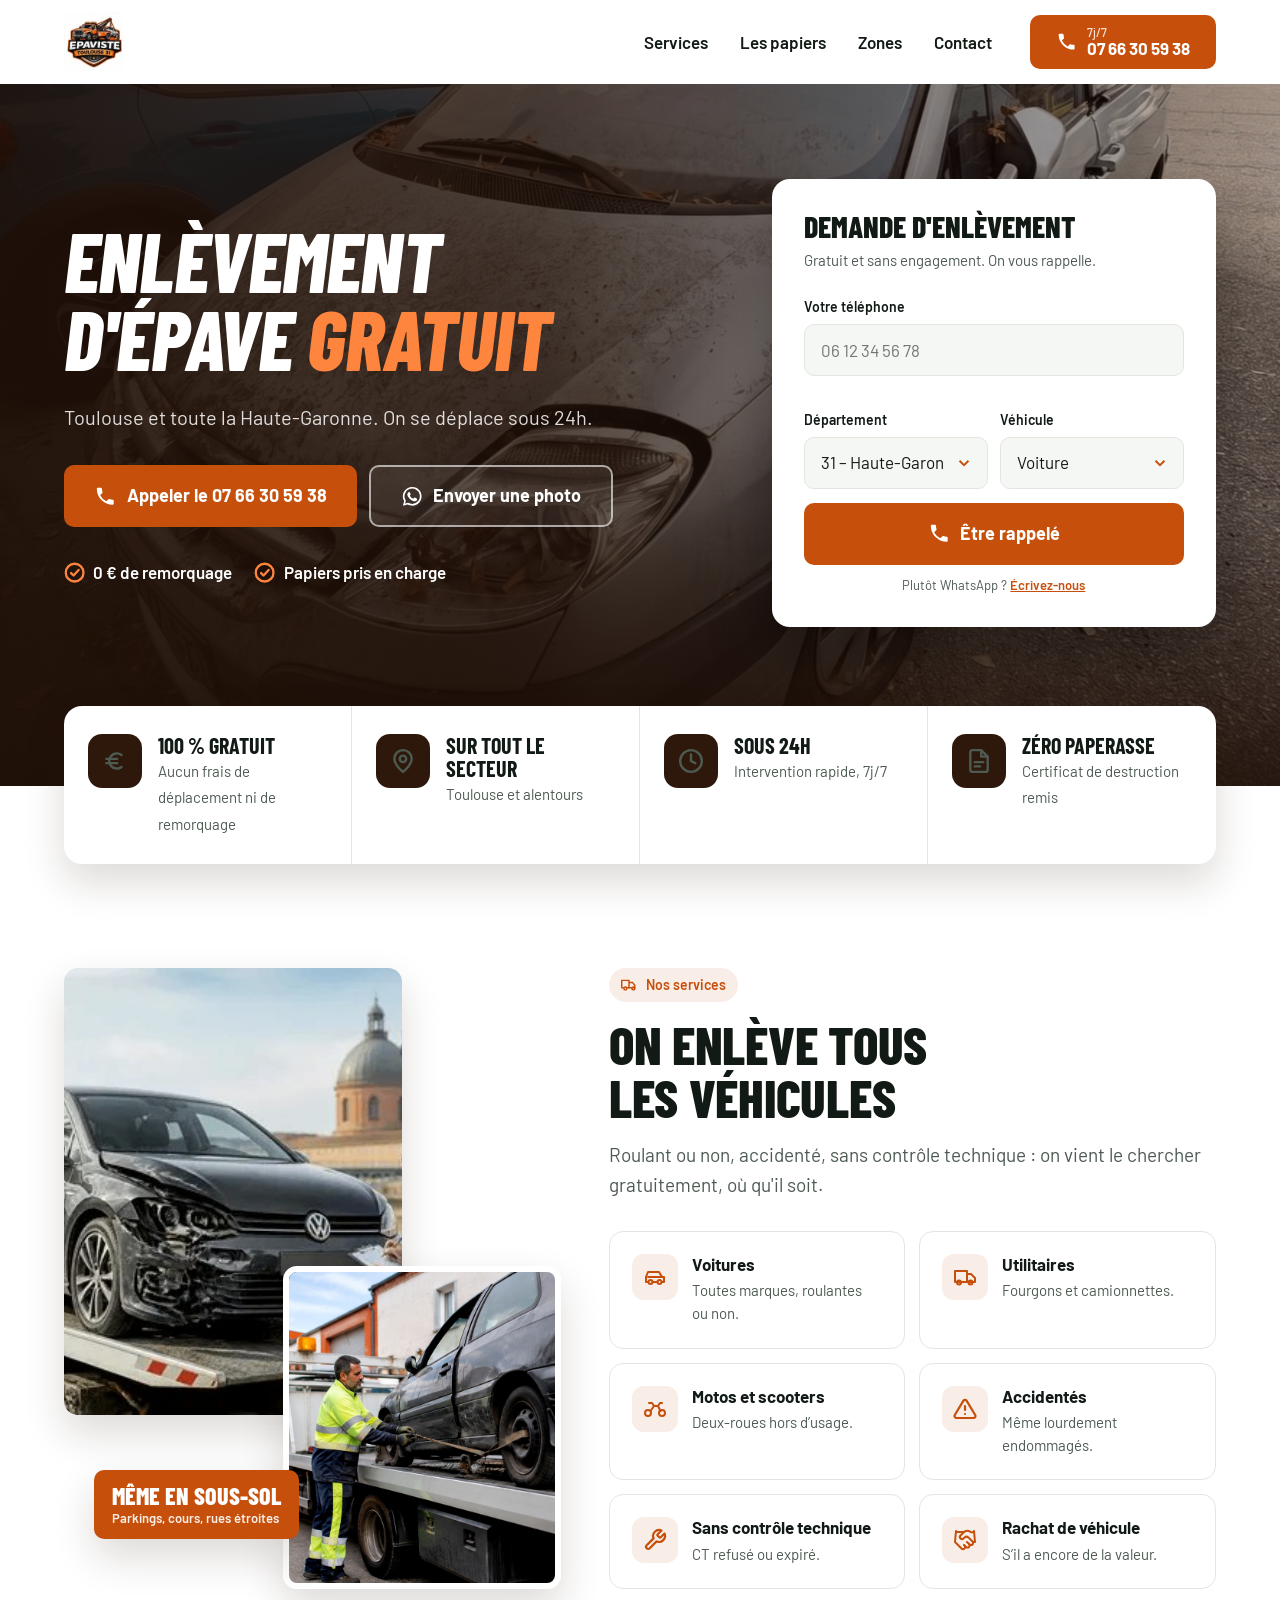
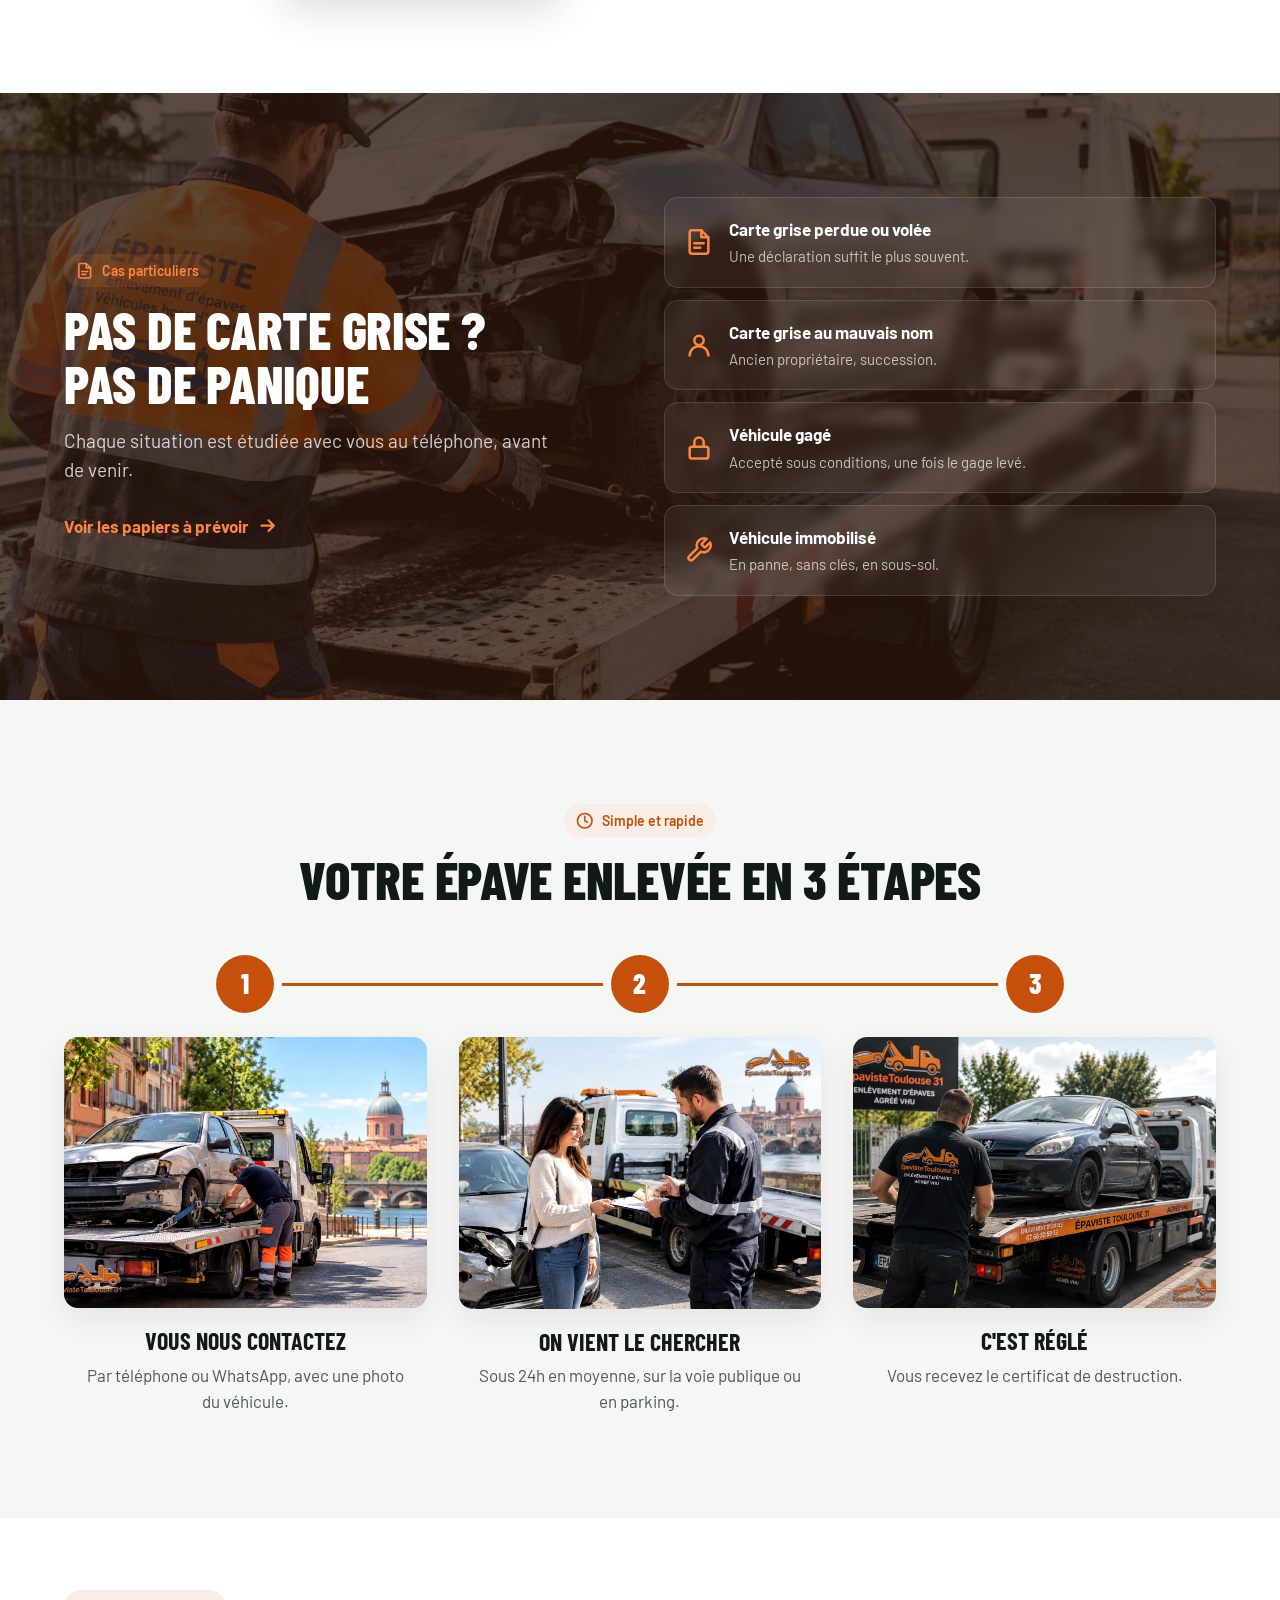
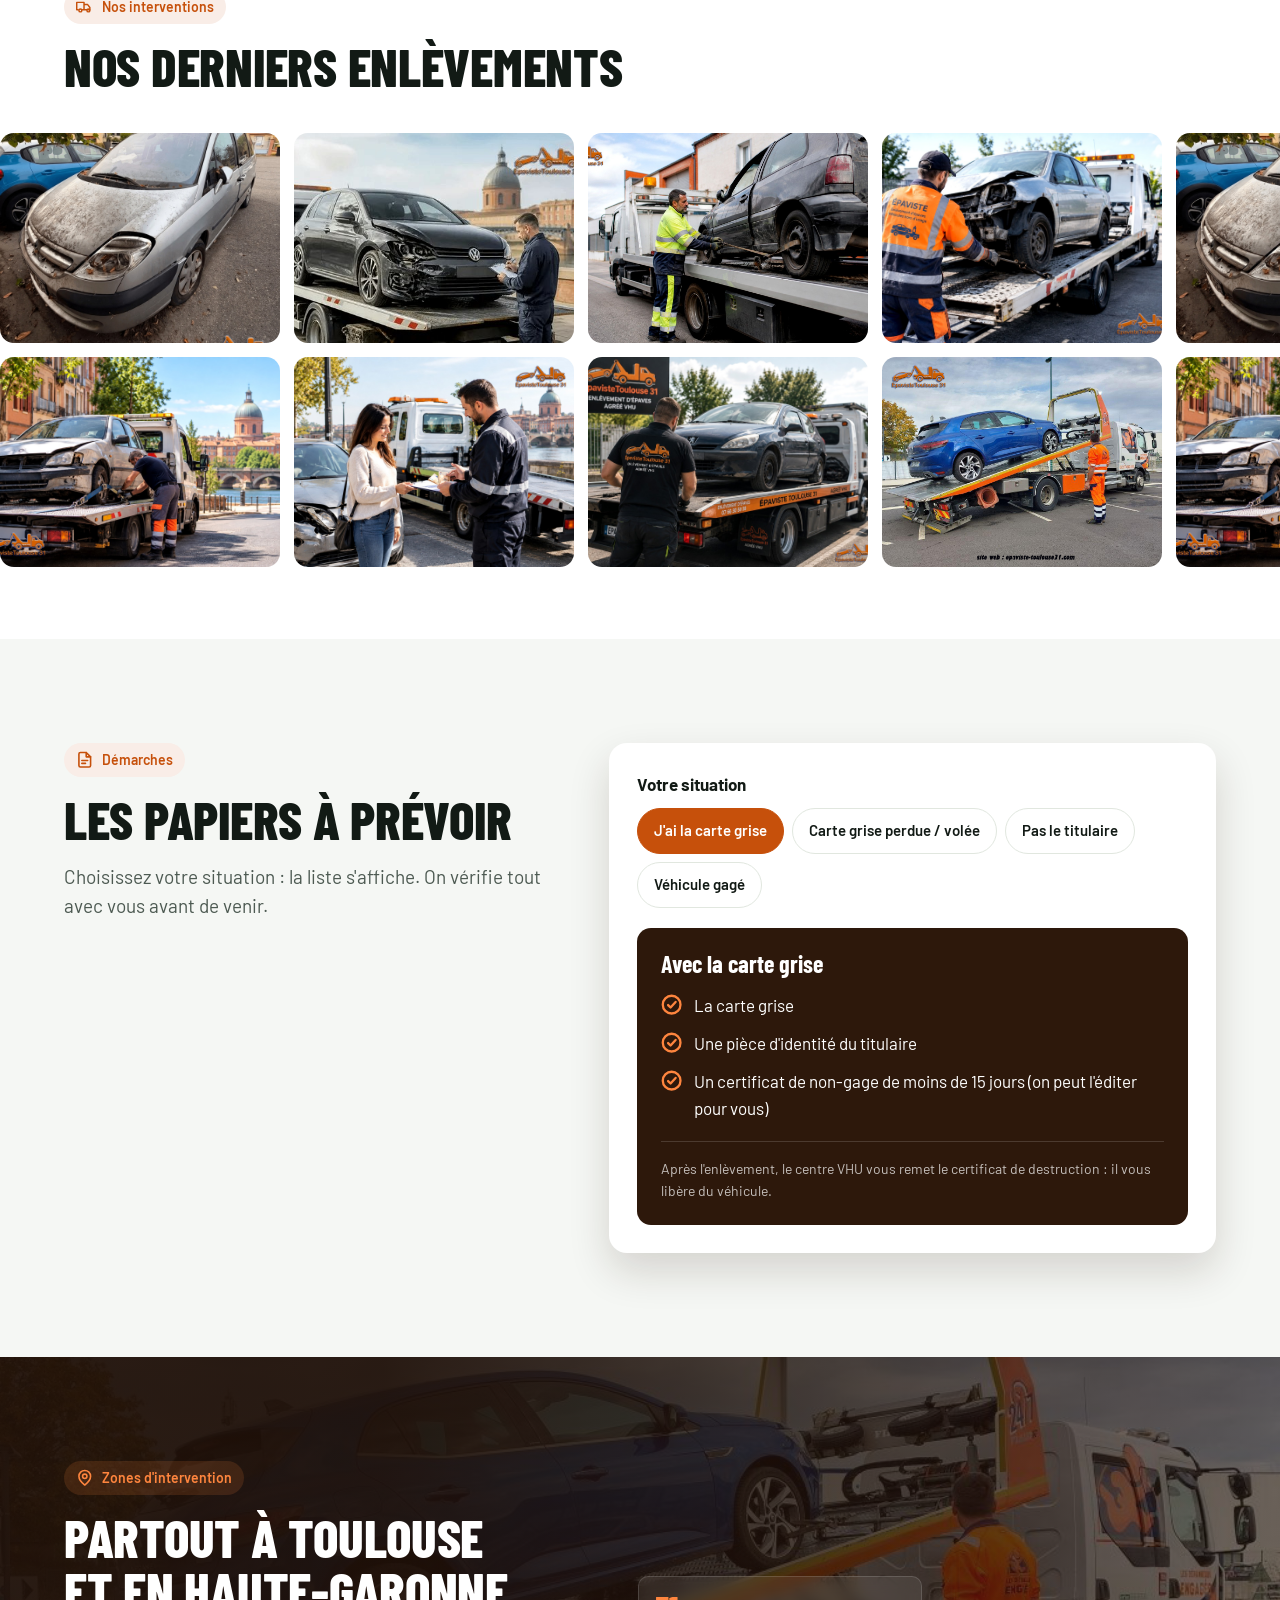
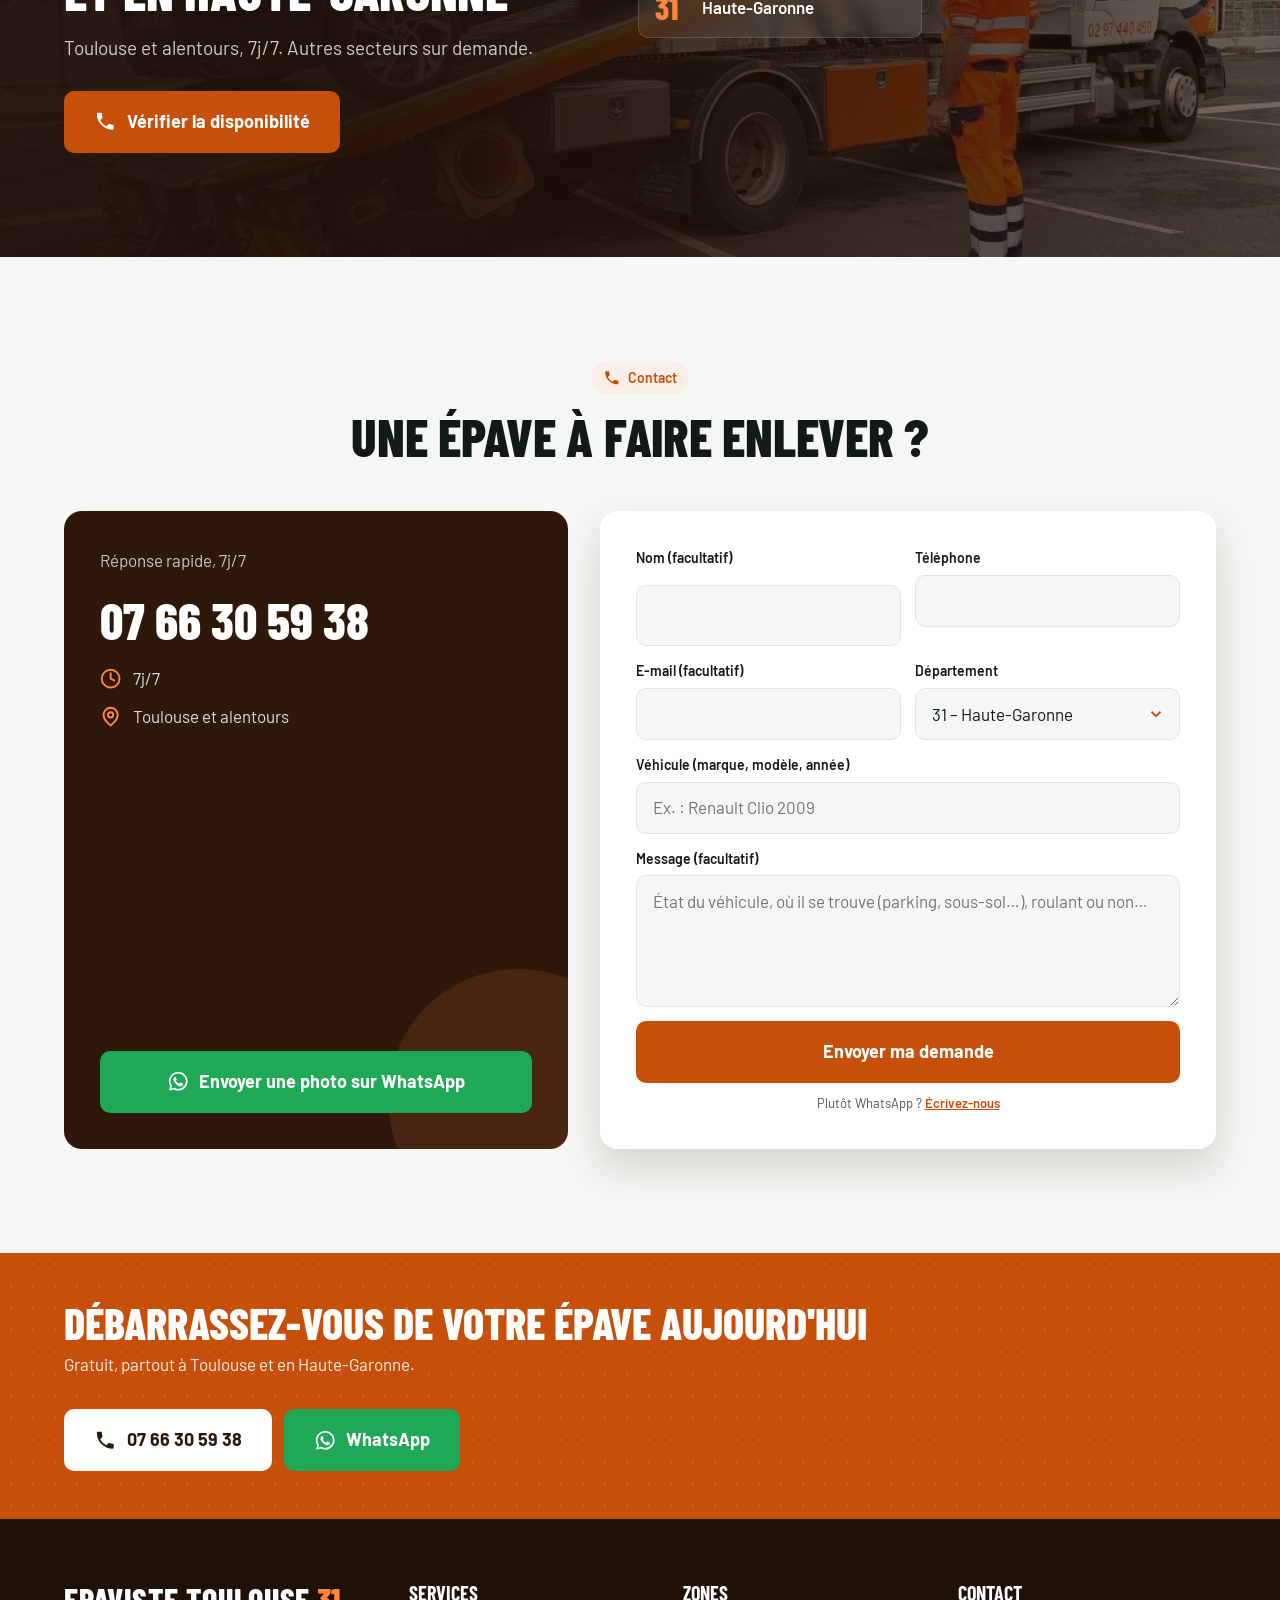
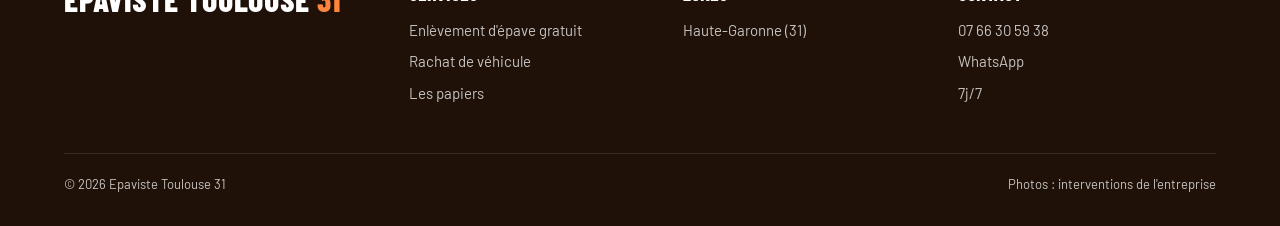
==== commit d6b73950: "Pied de page : nom en texte au lieu du logo Co-Authored-By: Claude Opus 5.5 <noreply@anthropic.com> " ====
--- a/epaviste-toulouse-31/index.html
+++ b/epaviste-toulouse-31/index.html
@@ -293,7 +293,7 @@
     <div class="padding-global"><div class="container-large">
       <div class="footer_top">
         <div>
-          <div class="footer_logo"><img src="img/logo.jpg" alt="Logo Epaviste Toulouse 31"></div>
+          <div class="footer_logo is-texte"><span class="logo_texte">Epaviste Toulouse <span>31</span></span></div>
           
         </div>
         <div class="footer_col"><h3>Services</h3><ul>
